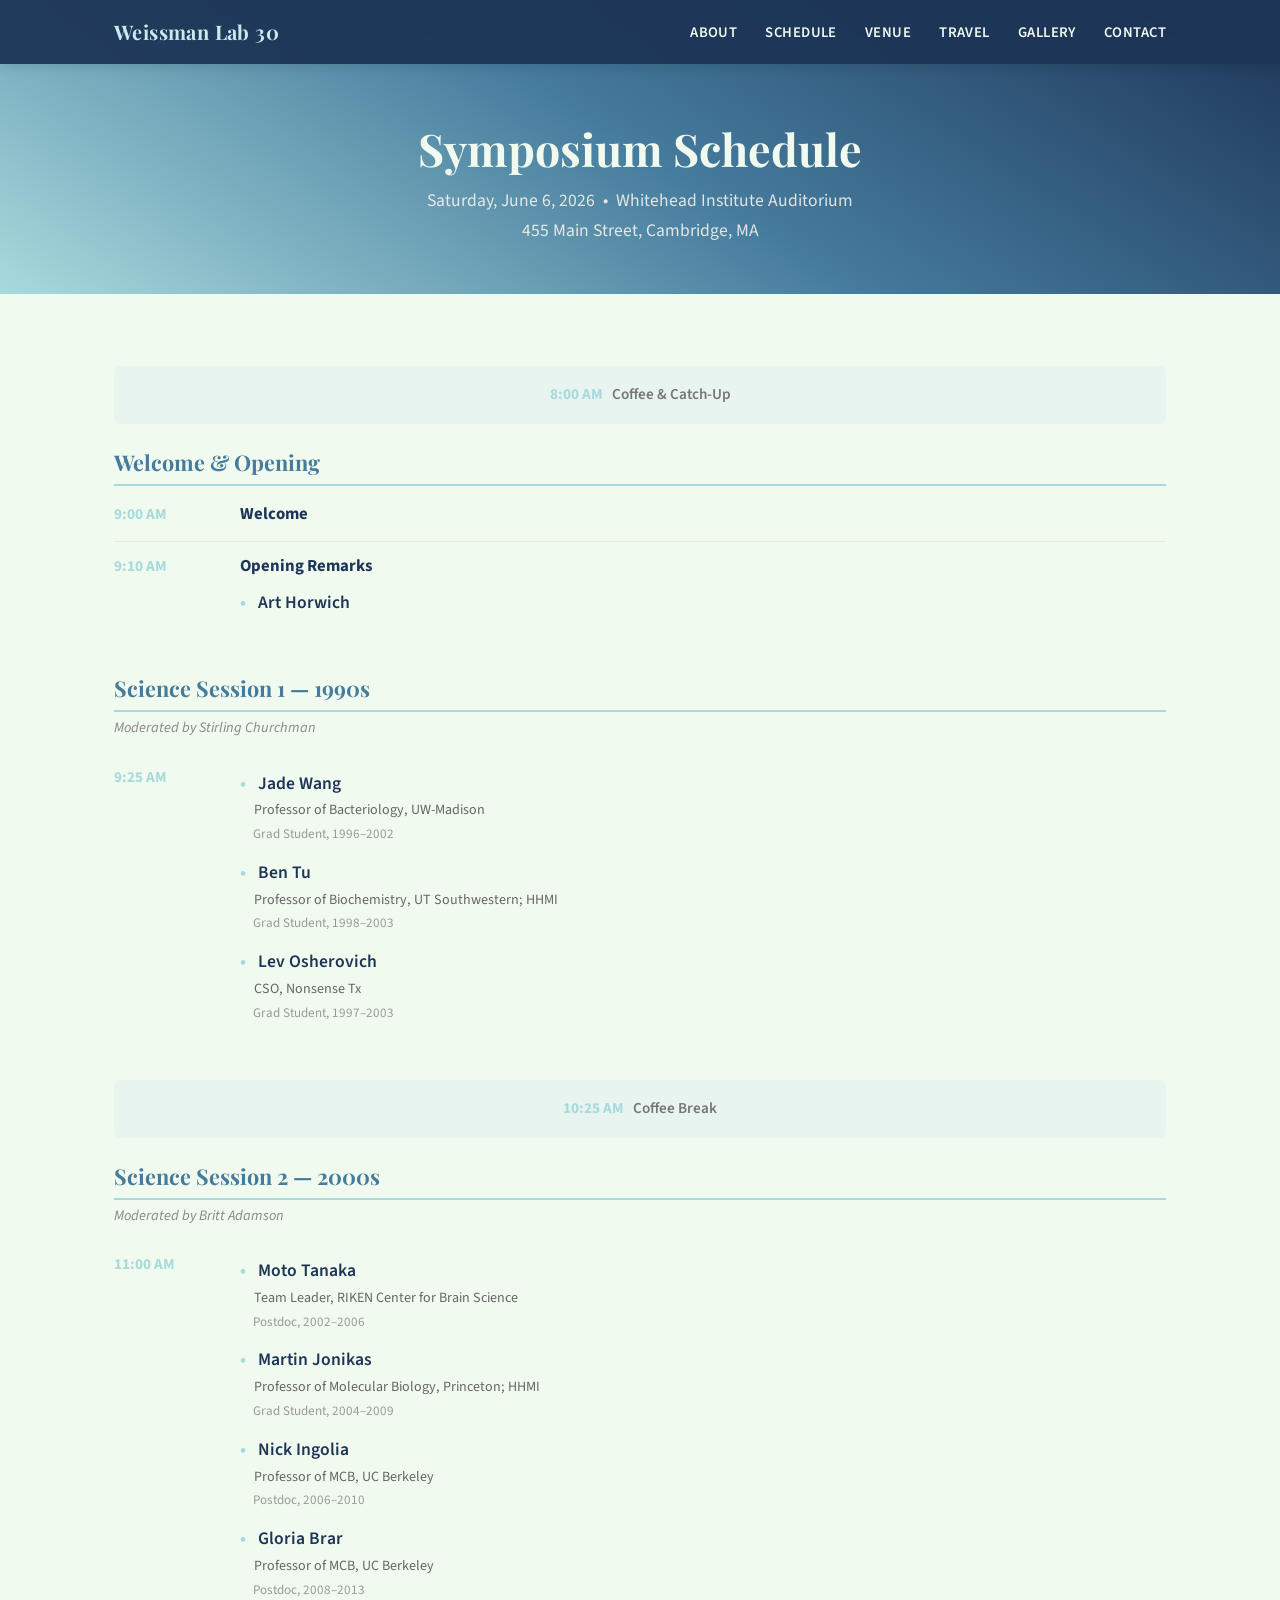
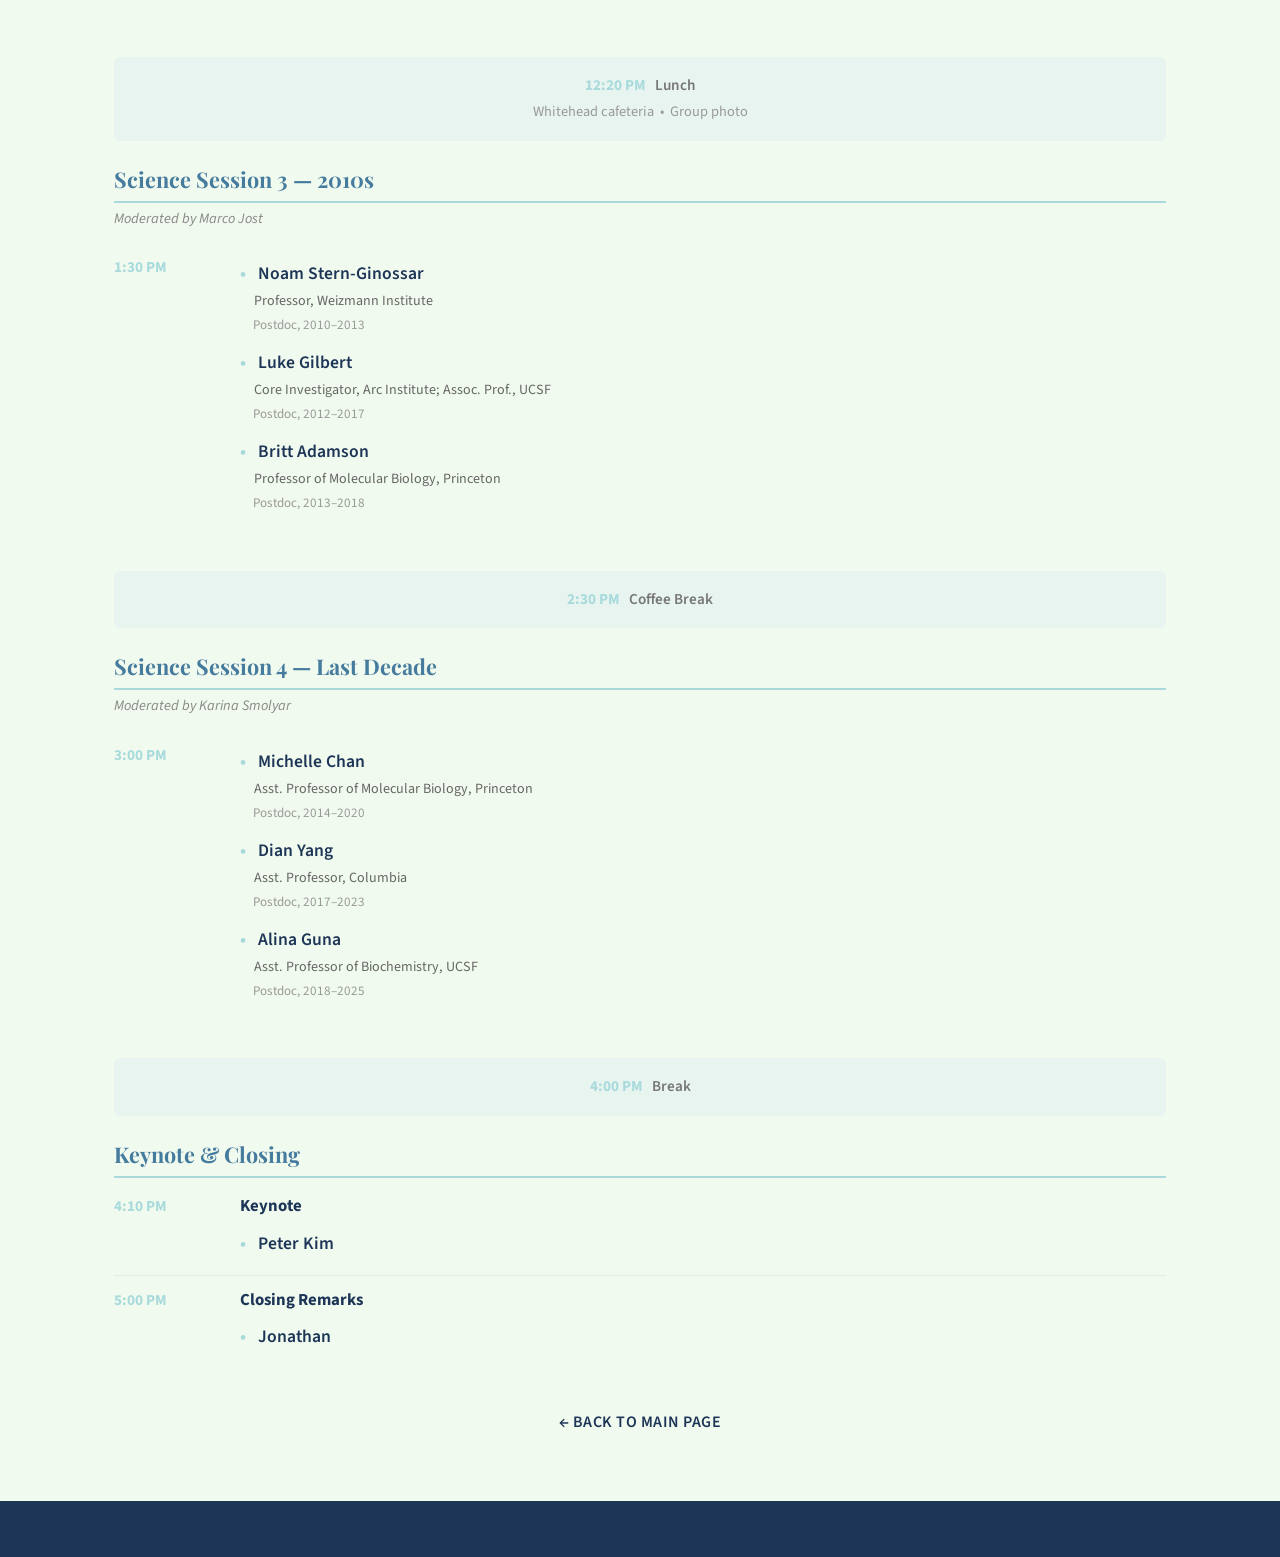
==== schedule.html @ cdd1c415 "Add dedicated symposium schedule page with speaker bios New schedule.html with the full Saturday pro" ====
<!DOCTYPE html>
<html lang="en">
<head>
  <meta charset="UTF-8">
  <meta name="viewport" content="width=device-width, initial-scale=1.0">
  <title>Symposium Schedule — Weissman Lab: 30 Years</title>
  <meta name="description" content="Full symposium schedule for the Weissman Lab 30th Anniversary, Saturday June 6, 2026 at the Whitehead Institute.">

  <!-- Google Fonts -->
  <link rel="preconnect" href="https://fonts.googleapis.com">
  <link rel="preconnect" href="https://fonts.gstatic.com" crossorigin>
  <link href="https://fonts.googleapis.com/css2?family=Playfair+Display:wght@400;700&family=Source+Sans+3:wght@300;400;600;700&display=swap" rel="stylesheet">

  <link rel="stylesheet" href="css/style.css">
  <style>
    /* Schedule page specific styles */
    .schedule-page-header {
      background: linear-gradient(213deg, #1D3557 0%, #457B9D 50%, #A8DADC 100%);
      padding: 120px 24px 48px;
      text-align: center;
    }

    .schedule-page-header h1 {
      font-size: 2.8rem;
      color: var(--cream);
      margin-bottom: 8px;
    }

    .schedule-page-header p {
      color: rgba(255, 248, 240, 0.85);
      font-size: 1.1rem;
    }

    .schedule-full {
      padding: 48px 0 64px;
    }

    .schedule-full .schedule-block {
      margin-bottom: 40px;
    }

    .schedule-full .schedule-block:last-child {
      margin-bottom: 0;
    }

    .schedule-block h3 {
      font-size: 1.35rem;
      color: var(--coral);
      margin-bottom: 4px;
      padding-bottom: 8px;
      border-bottom: 2px solid var(--gold);
    }

    .session-moderator {
      font-size: 0.9rem;
      color: #888;
      margin-bottom: 12px;
      font-style: italic;
    }

    .schedule-item {
      display: flex;
      gap: 16px;
      padding: 10px 0;
      border-bottom: 1px solid rgba(0,0,0,0.05);
    }

    .schedule-item:last-child {
      border-bottom: none;
    }

    .schedule-item .time {
      flex-shrink: 0;
      width: 110px;
      font-weight: 700;
      color: var(--gold);
      font-size: 0.95rem;
      padding-top: 2px;
    }

    .schedule-item .detail {
      flex: 1;
    }

    .schedule-item .detail strong {
      display: block;
      font-size: 1.05rem;
      margin-bottom: 2px;
    }

    .schedule-item .detail .speakers-list {
      color: var(--charcoal);
      font-size: 1.1rem;
      padding-left: 0;
      list-style: none;
    }

    .schedule-item .detail .speakers-list li {
      padding: 6px 0;
      font-weight: 600;
    }

    .schedule-item .detail .speakers-list li::before {
      content: "\2022";
      color: var(--gold);
      font-weight: bold;
      display: inline-block;
      width: 1em;
    }

    .speaker-title {
      display: block;
      font-weight: 400;
      font-size: 0.88rem;
      color: #666;
      margin-top: 1px;
      padding-left: 1em;
    }

    .speaker-lab-role {
      display: block;
      font-weight: 400;
      font-size: 0.82rem;
      color: #999;
      padding-left: 1em;
    }

    /* Break items: lighter, visually distinct */
    .schedule-break {
      text-align: center;
      padding: 16px 0;
      margin: 24px 0;
      background: var(--gray-light);
      border-radius: 6px;
      color: #888;
      font-size: 0.95rem;
    }

    .schedule-break .time {
      font-weight: 700;
      color: var(--gold);
    }

    .schedule-break .label {
      font-weight: 600;
      color: #777;
    }

    .schedule-break .sub {
      font-size: 0.9rem;
      color: #999;
    }

    .back-link {
      text-align: center;
      margin-top: 40px;
    }

    .back-link a {
      font-weight: 600;
      font-size: 1rem;
      text-transform: uppercase;
      letter-spacing: 0.03em;
    }

    @media (max-width: 650px) {
      .schedule-page-header h1 {
        font-size: 2rem;
      }

      .schedule-item {
        flex-direction: column;
        gap: 4px;
      }

      .schedule-item .time {
        width: auto;
      }
    }
  </style>
</head>
<body>

  <!-- Navigation -->
  <nav id="navbar">
    <div class="nav-container">
      <a href="index.html" class="nav-logo">Weissman Lab 30</a>
      <button class="nav-toggle" aria-label="Toggle navigation" aria-expanded="false">
        <span></span>
        <span></span>
        <span></span>
      </button>
      <ul class="nav-links">
        <li><a href="index.html#about">About</a></li>
        <li><a href="index.html#schedule">Schedule</a></li>
        <li><a href="index.html#venue">Venue</a></li>
        <li><a href="index.html#travel">Travel</a></li>
        <li><a href="index.html#gallery">Gallery</a></li>
        <li><a href="index.html#contact">Contact</a></li>
      </ul>
    </div>
  </nav>

  <!-- Header -->
  <div class="schedule-page-header">
    <h1>Symposium Schedule</h1>
    <p>Saturday, June 6, 2026 &nbsp;&bull;&nbsp; Whitehead Institute Auditorium</p>
    <p>455 Main Street, Cambridge, MA</p>
  </div>

  <!-- Full Schedule -->
  <section class="schedule-full">
    <div class="container">

      <!-- Coffee -->
      <div class="schedule-break">
        <span class="time">8:00 AM</span> &nbsp; <span class="label">Coffee &amp; Catch-Up</span>
      </div>

      <!-- Opening -->
      <div class="schedule-block">
        <h3>Welcome &amp; Opening</h3>
        <div class="schedule-item">
          <span class="time">9:00 AM</span>
          <div class="detail">
            <strong>Welcome</strong>
          </div>
        </div>
        <div class="schedule-item">
          <span class="time">9:10 AM</span>
          <div class="detail">
            <strong>Opening Remarks</strong>
            <ul class="speakers-list">
              <li>Art Horwich</li>
            </ul>
          </div>
        </div>
      </div>

      <!-- Session 1 -->
      <div class="schedule-block">
        <h3>Science Session 1 — 1990s</h3>
        <p class="session-moderator">Moderated by Stirling Churchman</p>
        <div class="schedule-item">
          <span class="time">9:25 AM</span>
          <div class="detail">
            <ul class="speakers-list">
              <li>Jade Wang<span class="speaker-title">Professor of Bacteriology, UW-Madison</span><span class="speaker-lab-role">Grad Student, 1996&ndash;2002</span></li>
              <li>Ben Tu<span class="speaker-title">Professor of Biochemistry, UT Southwestern; HHMI</span><span class="speaker-lab-role">Grad Student, 1998&ndash;2003</span></li>
              <li>Lev Osherovich<span class="speaker-title">CSO, Nonsense Tx</span><span class="speaker-lab-role">Grad Student, 1997&ndash;2003</span></li>
            </ul>
          </div>
        </div>
      </div>

      <div class="schedule-break">
        <span class="time">10:25 AM</span> &nbsp; <span class="label">Coffee Break</span>
      </div>

      <!-- Session 2 -->
      <div class="schedule-block">
        <h3>Science Session 2 — 2000s</h3>
        <p class="session-moderator">Moderated by Britt Adamson</p>
        <div class="schedule-item">
          <span class="time">11:00 AM</span>
          <div class="detail">
            <ul class="speakers-list">
              <li>Moto Tanaka<span class="speaker-title">Team Leader, RIKEN Center for Brain Science</span><span class="speaker-lab-role">Postdoc, 2002&ndash;2006</span></li>
              <li>Martin Jonikas<span class="speaker-title">Professor of Molecular Biology, Princeton; HHMI</span><span class="speaker-lab-role">Grad Student, 2004&ndash;2009</span></li>
              <li>Nick Ingolia<span class="speaker-title">Professor of MCB, UC Berkeley</span><span class="speaker-lab-role">Postdoc, 2006&ndash;2010</span></li>
              <li>Gloria Brar<span class="speaker-title">Professor of MCB, UC Berkeley</span><span class="speaker-lab-role">Postdoc, 2008&ndash;2013</span></li>
            </ul>
          </div>
        </div>
      </div>

      <div class="schedule-break">
        <span class="time">12:20 PM</span> &nbsp; <span class="label">Lunch</span>
        <br><span class="sub">Whitehead cafeteria &nbsp;&bull;&nbsp; Group photo</span>
      </div>

      <!-- Session 3 -->
      <div class="schedule-block">
        <h3>Science Session 3 — 2010s</h3>
        <p class="session-moderator">Moderated by Marco Jost</p>
        <div class="schedule-item">
          <span class="time">1:30 PM</span>
          <div class="detail">
            <ul class="speakers-list">
              <li>Noam Stern-Ginossar<span class="speaker-title">Professor, Weizmann Institute</span><span class="speaker-lab-role">Postdoc, 2010&ndash;2013</span></li>
              <li>Luke Gilbert<span class="speaker-title">Core Investigator, Arc Institute; Assoc. Prof., UCSF</span><span class="speaker-lab-role">Postdoc, 2012&ndash;2017</span></li>
              <li>Britt Adamson<span class="speaker-title">Professor of Molecular Biology, Princeton</span><span class="speaker-lab-role">Postdoc, 2013&ndash;2018</span></li>
            </ul>
          </div>
        </div>
      </div>

      <div class="schedule-break">
        <span class="time">2:30 PM</span> &nbsp; <span class="label">Coffee Break</span>
      </div>

      <!-- Session 4 -->
      <div class="schedule-block">
        <h3>Science Session 4 — Last Decade</h3>
        <p class="session-moderator">Moderated by Karina Smolyar</p>
        <div class="schedule-item">
          <span class="time">3:00 PM</span>
          <div class="detail">
            <ul class="speakers-list">
              <li>Michelle Chan<span class="speaker-title">Asst. Professor of Molecular Biology, Princeton</span><span class="speaker-lab-role">Postdoc, 2014&ndash;2020</span></li>
              <li>Dian Yang<span class="speaker-title">Asst. Professor, Columbia</span><span class="speaker-lab-role">Postdoc, 2017&ndash;2023</span></li>
              <li>Alina Guna<span class="speaker-title">Asst. Professor of Biochemistry, UCSF</span><span class="speaker-lab-role">Postdoc, 2018&ndash;2025</span></li>
            </ul>
          </div>
        </div>
      </div>

      <div class="schedule-break">
        <span class="time">4:00 PM</span> &nbsp; <span class="label">Break</span>
      </div>

      <!-- Keynote & Closing -->
      <div class="schedule-block">
        <h3>Keynote &amp; Closing</h3>
        <div class="schedule-item">
          <span class="time">4:10 PM</span>
          <div class="detail">
            <strong>Keynote</strong>
            <ul class="speakers-list">
              <li>Peter Kim</li>
            </ul>
          </div>
        </div>
        <div class="schedule-item">
          <span class="time">5:00 PM</span>
          <div class="detail">
            <strong>Closing Remarks</strong>
            <ul class="speakers-list">
              <li>Jonathan</li>
            </ul>
          </div>
        </div>
      </div>

      <div class="back-link">
        <a href="index.html#schedule">&larr; Back to main page</a>
      </div>

    </div>
  </section>

  <!-- Footer -->
  <footer>
    <div class="container">
    </div>
  </footer>

  <script src="js/main.js"></script>
</body>
</html>
---- css/style.css ----
/* ===========================
   Weissman Lab 30th Anniversary
   =========================== */

:root {
  --gold: #A8DADC;
  --burgundy: #457B9D;
  --cream: #F1FAEE;
  --charcoal: #1D3557;
  --gold-light: #c8eaec;
  --burgundy-dark: #345d77;
  --gray-light: #E8F4F0;
  --teal: #1D3557;
  --coral: #457B9D;
  --sunset: #A8DADC;
}

/* Reset */
*, *::before, *::after {
  margin: 0;
  padding: 0;
  box-sizing: border-box;
}

html {
  scroll-behavior: smooth;
  scroll-padding-top: 70px;
}

body {
  font-family: 'Source Sans 3', 'Source Sans Pro', sans-serif;
  color: var(--charcoal);
  background: var(--cream);
  line-height: 1.7;
  font-size: 17px;
}

h1, h2, h3, h4 {
  font-family: 'Playfair Display', Georgia, serif;
  line-height: 1.3;
}

a {
  color: var(--teal);
  text-decoration: none;
  transition: color 0.2s;
}

a:hover {
  color: var(--coral);
}

img {
  max-width: 100%;
  height: auto;
}

.container {
  max-width: 1100px;
  margin: 0 auto;
  padding: 0 24px;
}

section {
  padding: 64px 0;
}

section:nth-child(even) {
  background: var(--gray-light);
}

h2 {
  font-size: 2.4rem;
  margin-bottom: 12px;
  color: var(--coral);
  text-align: center;
}

h2::after {
  content: '';
  display: block;
  width: 60px;
  height: 3px;
  background: var(--gold);
  margin: 12px auto 40px;
  border-radius: 2px;
}

.section-note {
  text-align: center;
  color: #888;
  font-style: italic;
  margin-bottom: 30px;
}

/* ---- Navigation ---- */

#navbar {
  position: fixed;
  top: 0;
  left: 0;
  right: 0;
  z-index: 1000;
  background: rgba(29, 53, 87, 0.95);
  backdrop-filter: blur(8px);
  box-shadow: 0 2px 12px rgba(0,0,0,0.12);
}

.nav-container {
  max-width: 1100px;
  margin: 0 auto;
  padding: 0 24px;
  display: flex;
  align-items: center;
  justify-content: space-between;
  height: 64px;
}

.nav-logo {
  font-family: 'Playfair Display', serif;
  font-size: 1.25rem;
  color: var(--gold-light) !important;
  font-weight: 700;
  letter-spacing: 0.02em;
}

.nav-links {
  list-style: none;
  display: flex;
  gap: 28px;
}

.nav-links a {
  color: var(--cream);
  font-size: 0.92rem;
  font-weight: 600;
  letter-spacing: 0.03em;
  text-transform: uppercase;
  padding: 4px 0;
  border-bottom: 2px solid transparent;
  transition: border-color 0.2s, color 0.2s;
}

.nav-links a:hover,
.nav-links a.active {
  color: var(--gold);
  border-bottom-color: var(--gold);
}

/* Nav toggle (mobile) */
.nav-toggle {
  display: none;
  flex-direction: column;
  gap: 5px;
  background: none;
  border: none;
  cursor: pointer;
  padding: 4px;
}

.nav-toggle span {
  display: block;
  width: 26px;
  height: 2px;
  background: var(--cream);
  border-radius: 2px;
  transition: transform 0.3s, opacity 0.3s;
}

.nav-toggle.open span:nth-child(1) {
  transform: translateY(7px) rotate(45deg);
}

.nav-toggle.open span:nth-child(2) {
  opacity: 0;
}

.nav-toggle.open span:nth-child(3) {
  transform: translateY(-7px) rotate(-45deg);
}

/* ---- Hero ---- */

#hero {
  position: relative;
  min-height: 60vh;
  display: flex;
  align-items: center;
  justify-content: center;
  text-align: center;
  background: linear-gradient(213deg, #1D3557 0%, #457B9D 35%, #A8DADC 70%, #06D6A0 100%);
  padding: 120px 24px 80px;
  overflow: hidden;
}

.hero-overlay {
  position: absolute;
  inset: 0;
  background:
    radial-gradient(ellipse at 20% 50%, rgba(247, 201, 72, 0.2) 0%, transparent 60%),
    radial-gradient(ellipse at 80% 80%, rgba(42, 157, 143, 0.15) 0%, transparent 50%);
  pointer-events: none;
}

.hero-content {
  position: relative;
  z-index: 1;
}

#hero h1 {
  font-size: 4.7rem;
  color: var(--cream);
  margin-bottom: 16px;
  letter-spacing: 0.02em;
}

.hero-subtitle {
  font-size: 1.5rem;
  color: #FFFDE7;
  font-weight: 300;
  margin-bottom: 8px;
}

.hero-date {
  font-size: 1.15rem;
  color: rgba(255, 248, 240, 0.8);
  margin-bottom: 36px;
  letter-spacing: 0.05em;
}

.btn {
  display: inline-block;
  padding: 14px 36px;
  background: white;
  color: var(--charcoal);
  font-weight: 700;
  font-size: 1rem;
  border-radius: 4px;
  letter-spacing: 0.04em;
  text-transform: uppercase;
  transition: background 0.2s, transform 0.15s, box-shadow 0.2s;
  box-shadow: 0 4px 16px rgba(0,0,0,0.15);
}

.btn:hover {
  background: var(--gold-light);
  color: var(--charcoal);
  transform: translateY(-1px);
  box-shadow: 0 6px 20px rgba(0,0,0,0.2);
}

/* ---- About ---- */

.about-grid {
  display: grid;
  grid-template-columns: 280px 1fr;
  gap: 48px;
  align-items: start;
}

.about-photo img {
  border-radius: 8px;
  box-shadow: 0 8px 30px rgba(0,0,0,0.12);
  width: 220px;
}

.figure-caption {
  font-style: italic;
  font-size: 0.85rem;
  color: #777;
  margin-top: 10px;
  line-height: 1.4;
  max-width: 220px;
}

.about-text p {
  margin-bottom: 16px;
}

.about-text h3 {
  font-size: 1.4rem;
  color: var(--coral);
  margin: 28px 0 12px;
}

.about-centered {
  display: flex;
  justify-content: center;
  gap: 48px;
  align-items: start;
}

.milestones-heading {
  text-align: left;
  font-size: 1.4rem;
  color: var(--coral);
  margin-bottom: 16px;
  text-align: center;
}

.milestones {
  list-style: none;
  border-left: 3px solid var(--gold);
  padding-left: 20px;
  max-width: 500px;
}

.milestones li {
  margin-bottom: 10px;
  position: relative;
}

.milestones li::before {
  content: '';
  position: absolute;
  left: -26px;
  top: 10px;
  width: 10px;
  height: 10px;
  background: var(--gold);
  border-radius: 50%;
}

/* ---- Schedule ---- */

.schedule-grid {
  display: grid;
  grid-template-columns: 1fr 1fr;
  gap: 40px;
}

.schedule-day h3 {
  font-size: 1.5rem;
  color: var(--coral);
  margin-bottom: 20px;
  padding-bottom: 10px;
  border-bottom: 2px solid var(--gold);
}

.schedule-event {
  display: flex;
  gap: 16px;
  margin-bottom: 24px;
}

.event-time {
  flex-shrink: 0;
  width: 140px;
  font-weight: 700;
  color: var(--gold);
  font-size: 0.95rem;
  padding-top: 2px;
}

.event-details strong {
  display: block;
  font-size: 1.1rem;
  margin-bottom: 4px;
}

.event-details p {
  color: #555;
  font-size: 0.95rem;
}

/* ---- Speakers ---- */

.speakers-grid {
  display: grid;
  grid-template-columns: repeat(3, 1fr);
  gap: 28px;
}

.speaker-card {
  background: white;
  border-radius: 8px;
  padding: 28px 20px;
  text-align: center;
  box-shadow: 0 2px 12px rgba(0,0,0,0.06);
  transition: transform 0.2s, box-shadow 0.2s;
}

.speaker-card:hover {
  transform: translateY(-3px);
  box-shadow: 0 6px 20px rgba(0,0,0,0.1);
}

.speaker-photo-placeholder {
  width: 100px;
  height: 100px;
  border-radius: 50%;
  background: linear-gradient(135deg, var(--gray-light), #ddd);
  margin: 0 auto 16px;
  display: flex;
  align-items: center;
  justify-content: center;
}

.speaker-card h4 {
  font-size: 1.15rem;
  color: var(--charcoal);
  margin-bottom: 4px;
}

.speaker-affiliation {
  color: var(--teal);
  font-size: 0.9rem;
  font-weight: 600;
  margin-bottom: 6px;
}

.speaker-talk {
  color: #888;
  font-size: 0.88rem;
  font-style: italic;
}

.placeholder-card {
  opacity: 0.6;
  border: 2px dashed #ccc;
  box-shadow: none;
}

/* ---- Venue ---- */

.venue-grid {
  display: grid;
  grid-template-columns: 1fr 1fr;
  gap: 40px;
  align-items: start;
}

.venue-info h3 {
  font-size: 1.3rem;
  color: var(--coral);
  margin: 24px 0 8px;
}

.venue-info h3:first-child {
  margin-top: 0;
}

.venue-address {
  font-weight: 600;
  color: var(--teal);
  margin-bottom: 10px;
}

.hotel-list {
  list-style: none;
  padding: 0;
}

.hotel-list li {
  padding: 6px 0;
  border-bottom: 1px solid rgba(0,0,0,0.06);
}

.venue-map iframe {
  border-radius: 8px;
  box-shadow: 0 4px 16px rgba(0,0,0,0.1);
}

/* ---- Travel ---- */

#travel h3 {
  font-size: 1.3rem;
  color: var(--coral);
  margin: 24px 0 8px;
}

#travel h3:first-of-type {
  margin-top: 0;
}

#travel .hotel-list {
  max-width: 700px;
  margin: 0 auto;
}

#travel .hotel-list li {
  padding: 10px 0;
}

#travel .section-note {
  margin-top: 24px;
}

/* ---- Gallery ---- */

.gallery-cta {
  text-align: center;
  margin-top: 32px;
}

.btn-gallery {
  font-size: 1.1rem;
  padding: 16px 44px;
}

/* ---- Lightbox ---- */

.lightbox {
  display: none;
  position: fixed;
  inset: 0;
  z-index: 2000;
  background: rgba(0, 0, 0, 0.92);
  align-items: center;
  justify-content: center;
}

.lightbox.active {
  display: flex;
}

.lightbox-img {
  max-width: 90vw;
  max-height: 85vh;
  border-radius: 4px;
  box-shadow: 0 0 40px rgba(0,0,0,0.5);
}

.lightbox-close {
  position: absolute;
  top: 20px;
  right: 28px;
  background: none;
  border: none;
  color: white;
  font-size: 2.5rem;
  cursor: pointer;
  line-height: 1;
  transition: color 0.2s;
}

.lightbox-close:hover {
  color: var(--gold);
}

.lightbox-prev,
.lightbox-next {
  position: absolute;
  top: 50%;
  transform: translateY(-50%);
  background: none;
  border: none;
  color: white;
  font-size: 3rem;
  cursor: pointer;
  padding: 8px 16px;
  transition: color 0.2s;
}

.lightbox-prev { left: 16px; }
.lightbox-next { right: 16px; }

.lightbox-prev:hover,
.lightbox-next:hover {
  color: var(--gold);
}

/* ---- Contact ---- */

.organizers-grid {
  display: grid;
  grid-template-columns: repeat(auto-fit, minmax(260px, 1fr));
  gap: 24px;
  margin-top: 30px;
}

.organizer-card {
  background: white;
  border-radius: 8px;
  padding: 24px;
  text-align: center;
  box-shadow: 0 2px 12px rgba(0,0,0,0.06);
}

.organizer-card h4 {
  color: var(--coral);
  margin-bottom: 6px;
}

.contact-email {
  text-align: center;
  margin-top: 32px;
  font-size: 1.1rem;
}

.contact-email a {
  font-weight: 600;
}

.draft-note {
  margin-top: 20px;
  font-size: 0.85rem;
  color: #999;
  font-style: italic;
}

/* ---- Footer ---- */

footer {
  background: var(--charcoal);
  color: rgba(255, 248, 240, 0.6);
  text-align: center;
  padding: 28px 24px;
  font-size: 0.9rem;
}

.footer-credit {
  margin-top: 8px;
  font-size: 0.8rem;
  opacity: 0.6;
}

.footer-credit a {
  color: rgba(255, 248, 240, 0.8);
}

.footer-credit a:hover {
  color: var(--gold-light);
}

/* ---- Responsive ---- */

@media (max-width: 900px) {
  .about-grid {
    grid-template-columns: 1fr;
    text-align: center;
  }

  .about-photo {
    display: flex;
    justify-content: center;
  }

  .about-photo img {
    max-width: 220px;
  }

  .milestones {
    text-align: left;
  }

  .schedule-grid {
    grid-template-columns: 1fr;
  }

  .speakers-grid {
    grid-template-columns: repeat(2, 1fr);
  }

  .venue-grid {
    grid-template-columns: 1fr;
  }

  .venue-map {
    order: -1;
  }
}

@media (max-width: 650px) {
  #hero h1 {
    font-size: 2.4rem;
  }

  .hero-subtitle {
    font-size: 1.15rem;
  }

  h2 {
    font-size: 1.8rem;
  }

  section {
    padding: 56px 0;
  }

  .nav-toggle {
    display: flex;
  }

  .nav-links {
    display: none;
    position: absolute;
    top: 64px;
    left: 0;
    right: 0;
    background: rgba(29, 53, 87, 0.98);
    flex-direction: column;
    gap: 0;
    padding: 8px 0;
  }

  .nav-links.open {
    display: flex;
  }

  .nav-links a {
    display: block;
    padding: 14px 24px;
    border-bottom: none;
  }

  .speakers-grid {
    grid-template-columns: 1fr;
  }

  .gallery-grid {
    grid-template-columns: repeat(2, 1fr);
  }

  .schedule-event {
    flex-direction: column;
    gap: 4px;
  }

  .event-time {
    width: auto;
  }
}
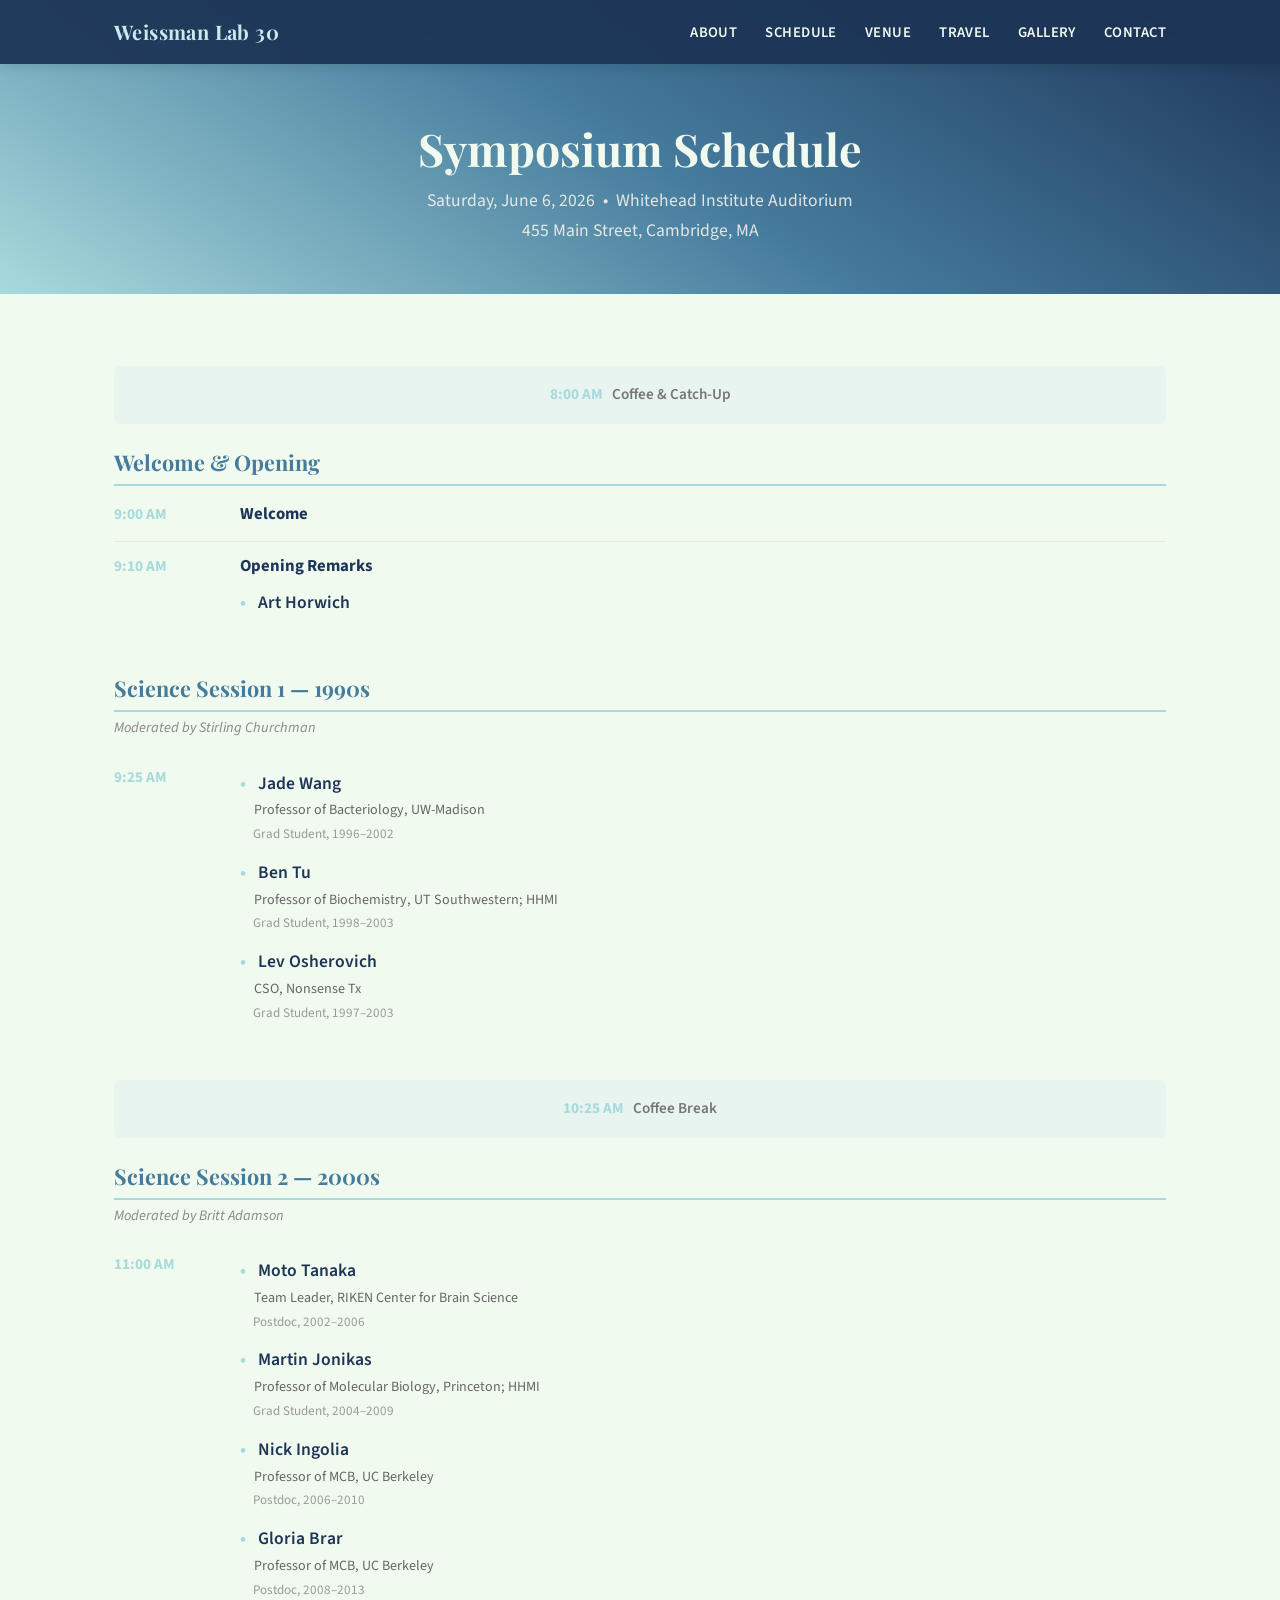
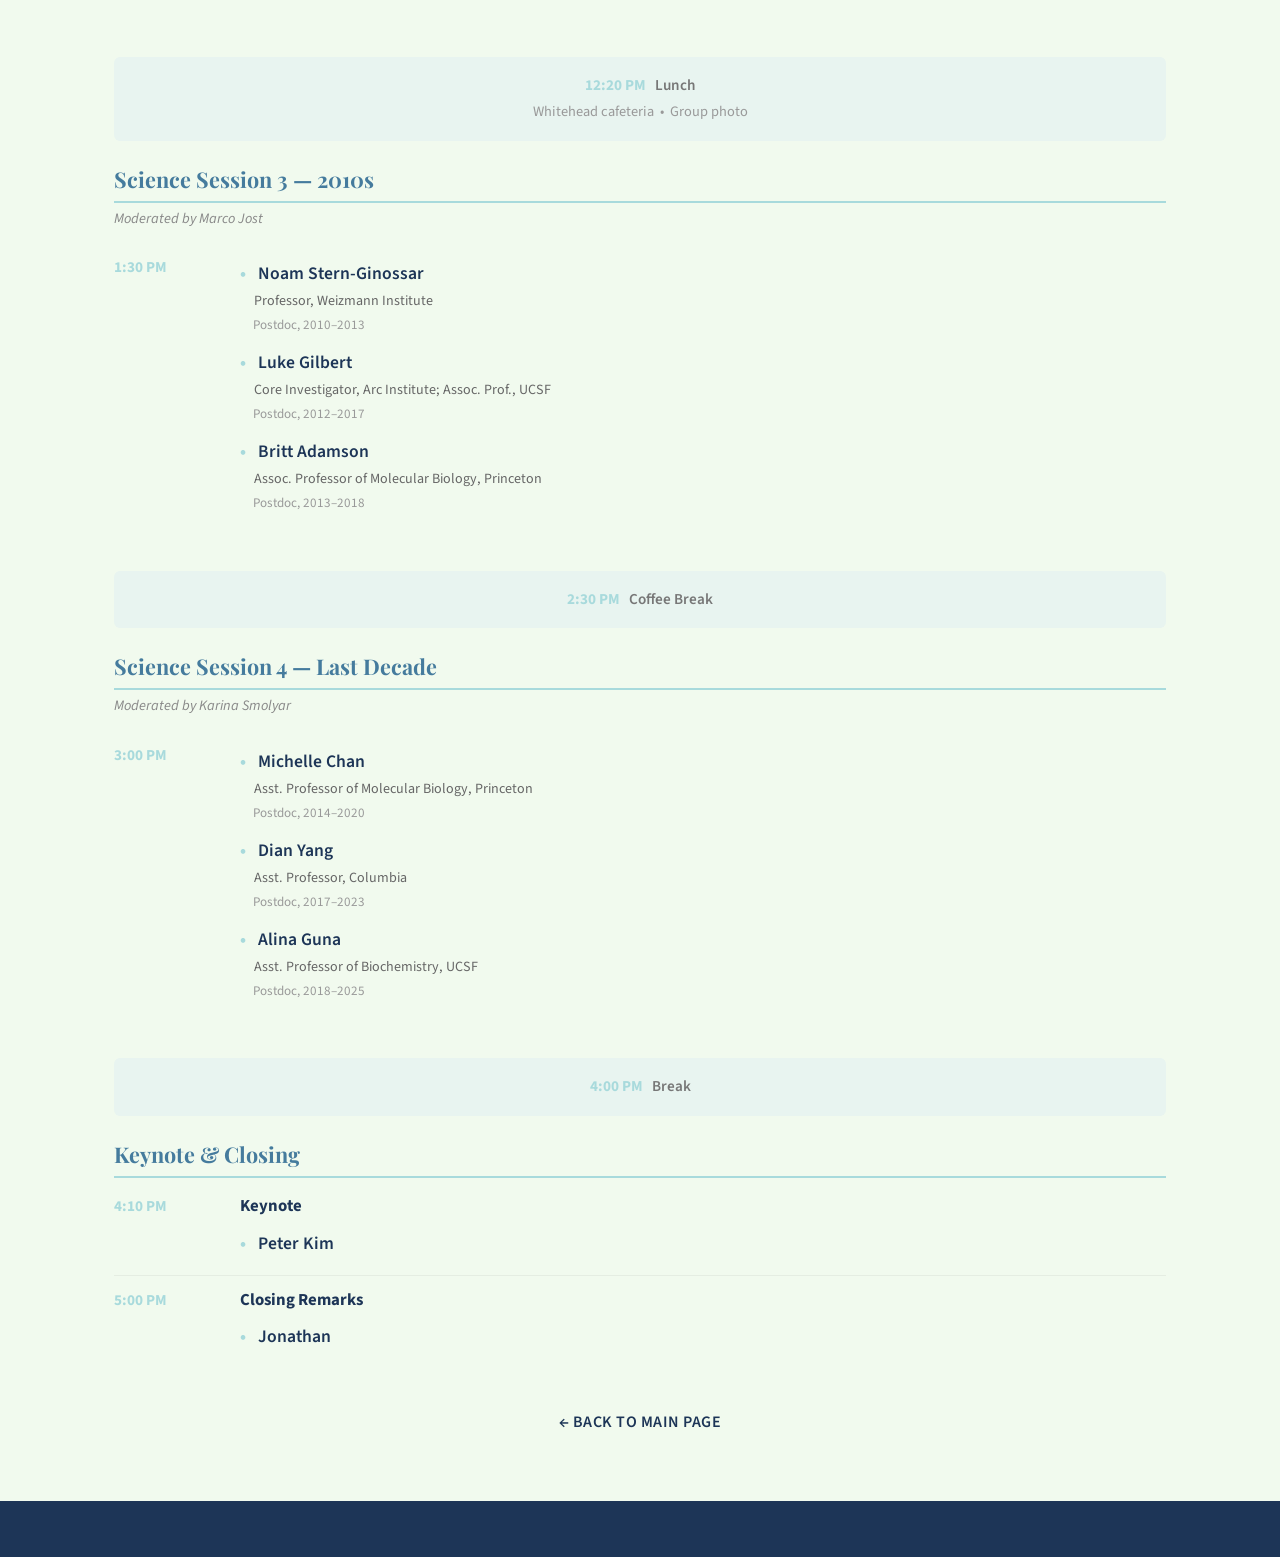
==== commit 280bef28: "Update Britt Adamson title to Assoc. Professor Co-Authored-By: Claude Opus 4.6 (1M context) <noreply" ====
--- a/schedule.html
+++ b/schedule.html
@@ -289,7 +289,7 @@
             <ul class="speakers-list">
               <li>Noam Stern-Ginossar<span class="speaker-title">Professor, Weizmann Institute</span><span class="speaker-lab-role">Postdoc, 2010&ndash;2013</span></li>
               <li>Luke Gilbert<span class="speaker-title">Core Investigator, Arc Institute; Assoc. Prof., UCSF</span><span class="speaker-lab-role">Postdoc, 2012&ndash;2017</span></li>
-              <li>Britt Adamson<span class="speaker-title">Professor of Molecular Biology, Princeton</span><span class="speaker-lab-role">Postdoc, 2013&ndash;2018</span></li>
+              <li>Britt Adamson<span class="speaker-title">Assoc. Professor of Molecular Biology, Princeton</span><span class="speaker-lab-role">Postdoc, 2013&ndash;2018</span></li>
             </ul>
           </div>
         </div>
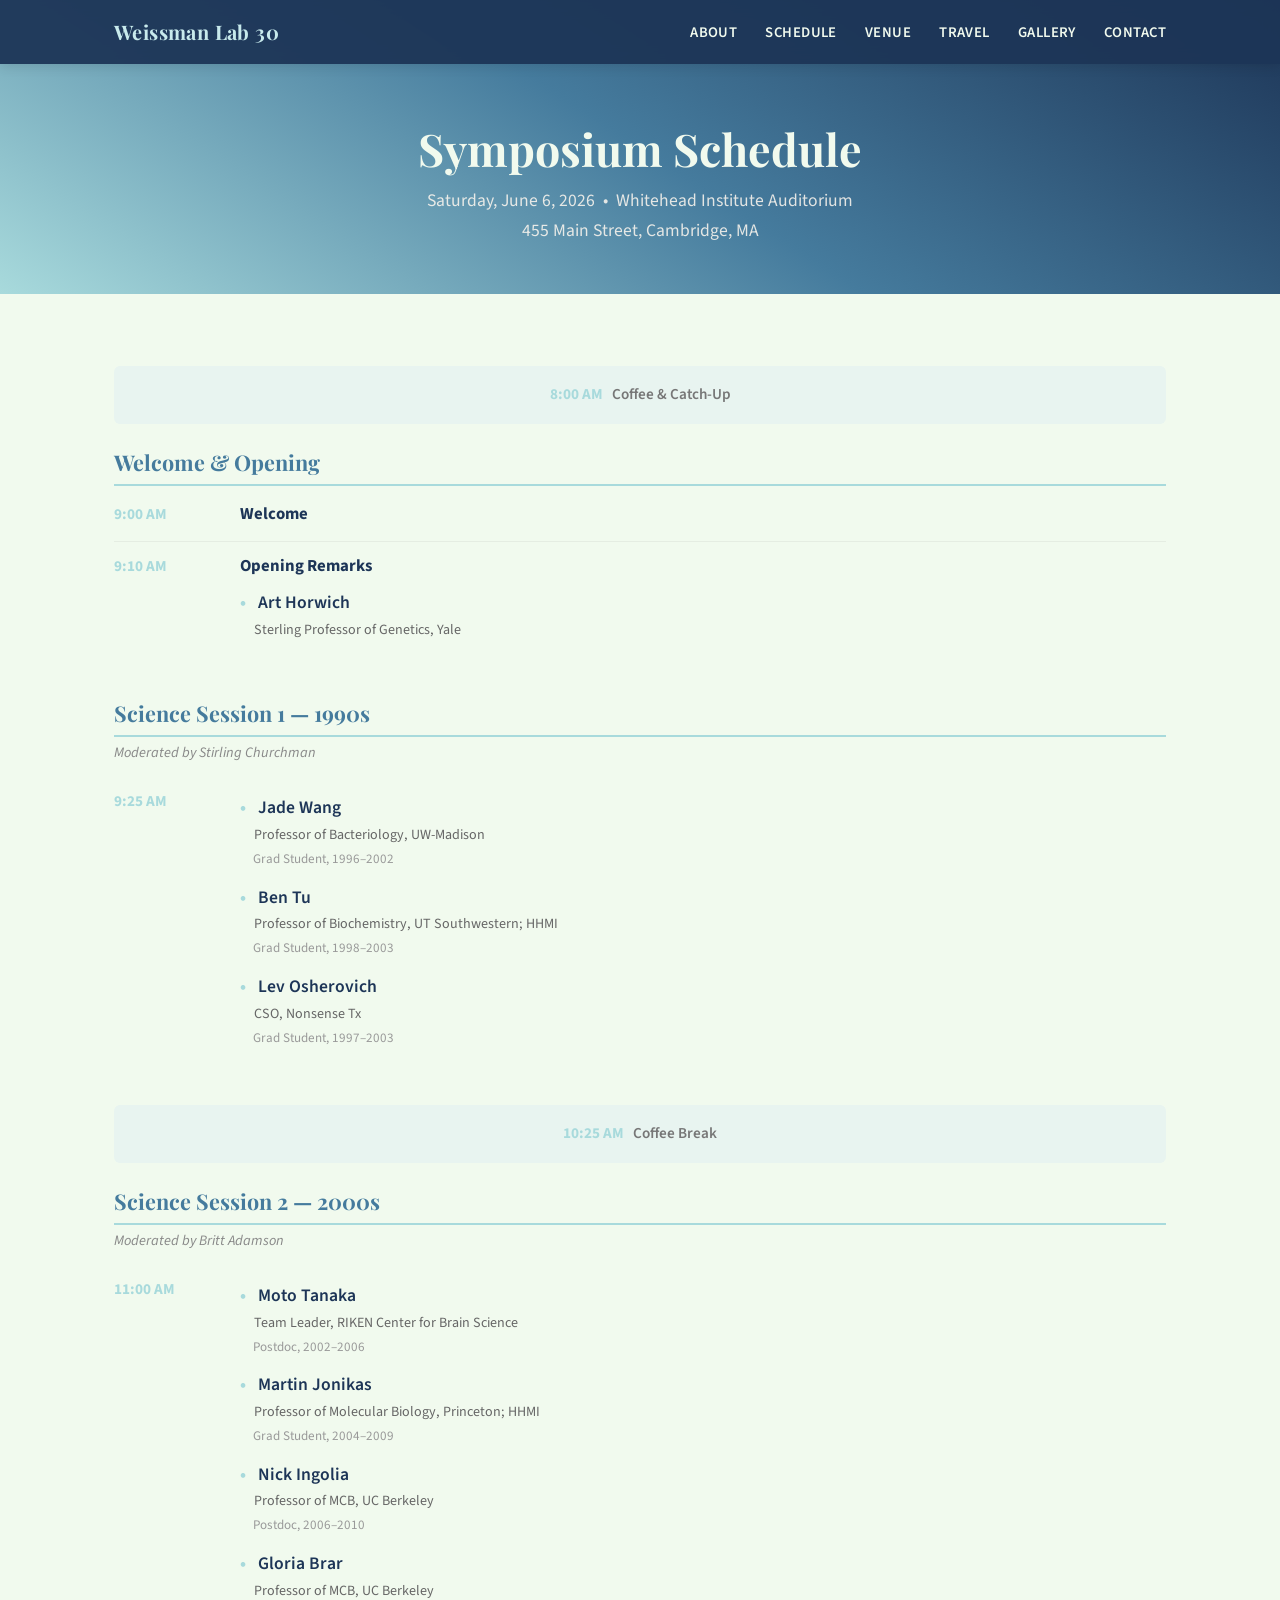
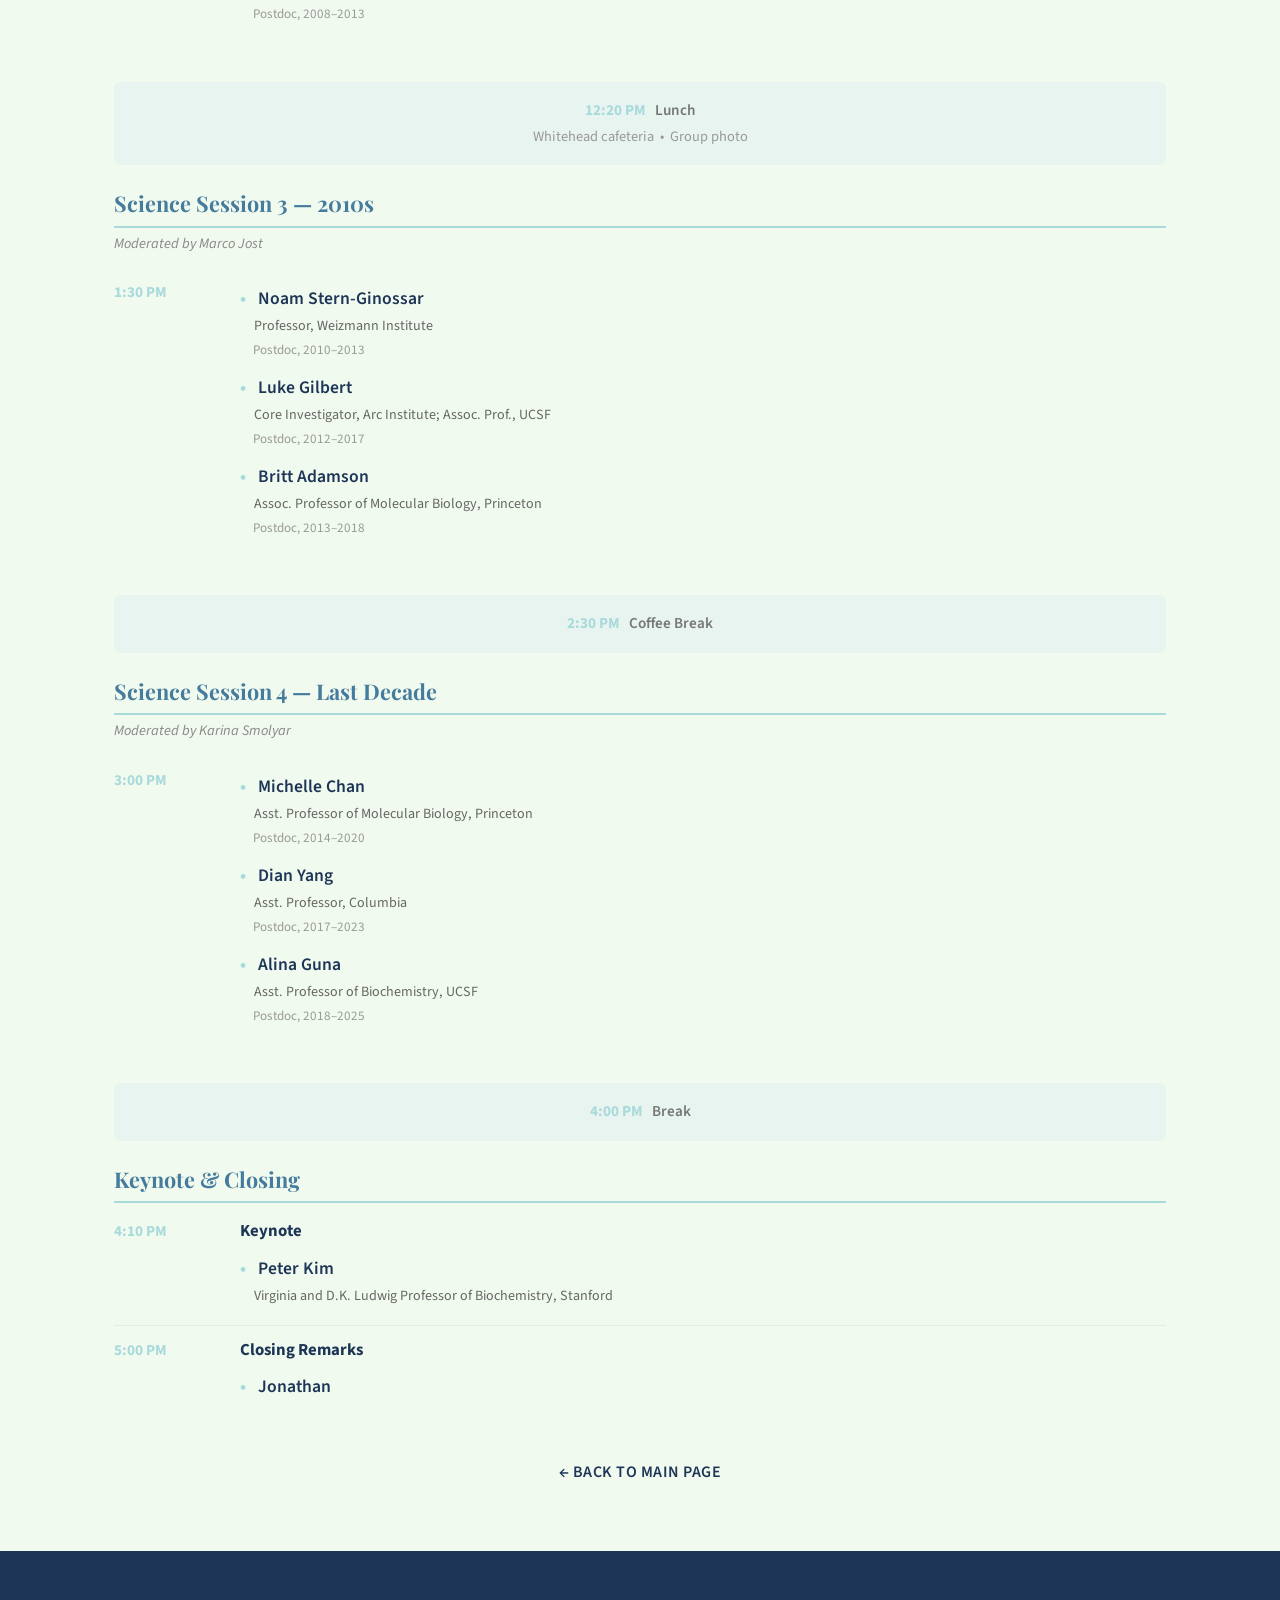
==== commit 2f704b20: "Add titles for Art Horwich and Peter Kim Co-Authored-By: Claude Opus 4.7 (1M context) <noreply@anthr" ====
--- a/schedule.html
+++ b/schedule.html
@@ -231,7 +231,7 @@
           <div class="detail">
             <strong>Opening Remarks</strong>
             <ul class="speakers-list">
-              <li>Art Horwich</li>
+              <li>Art Horwich<span class="speaker-title">Sterling Professor of Genetics, Yale</span></li>
             </ul>
           </div>
         </div>
@@ -327,7 +327,7 @@
           <div class="detail">
             <strong>Keynote</strong>
             <ul class="speakers-list">
-              <li>Peter Kim</li>
+              <li>Peter Kim<span class="speaker-title">Virginia and D.K. Ludwig Professor of Biochemistry, Stanford</span></li>
             </ul>
           </div>
         </div>
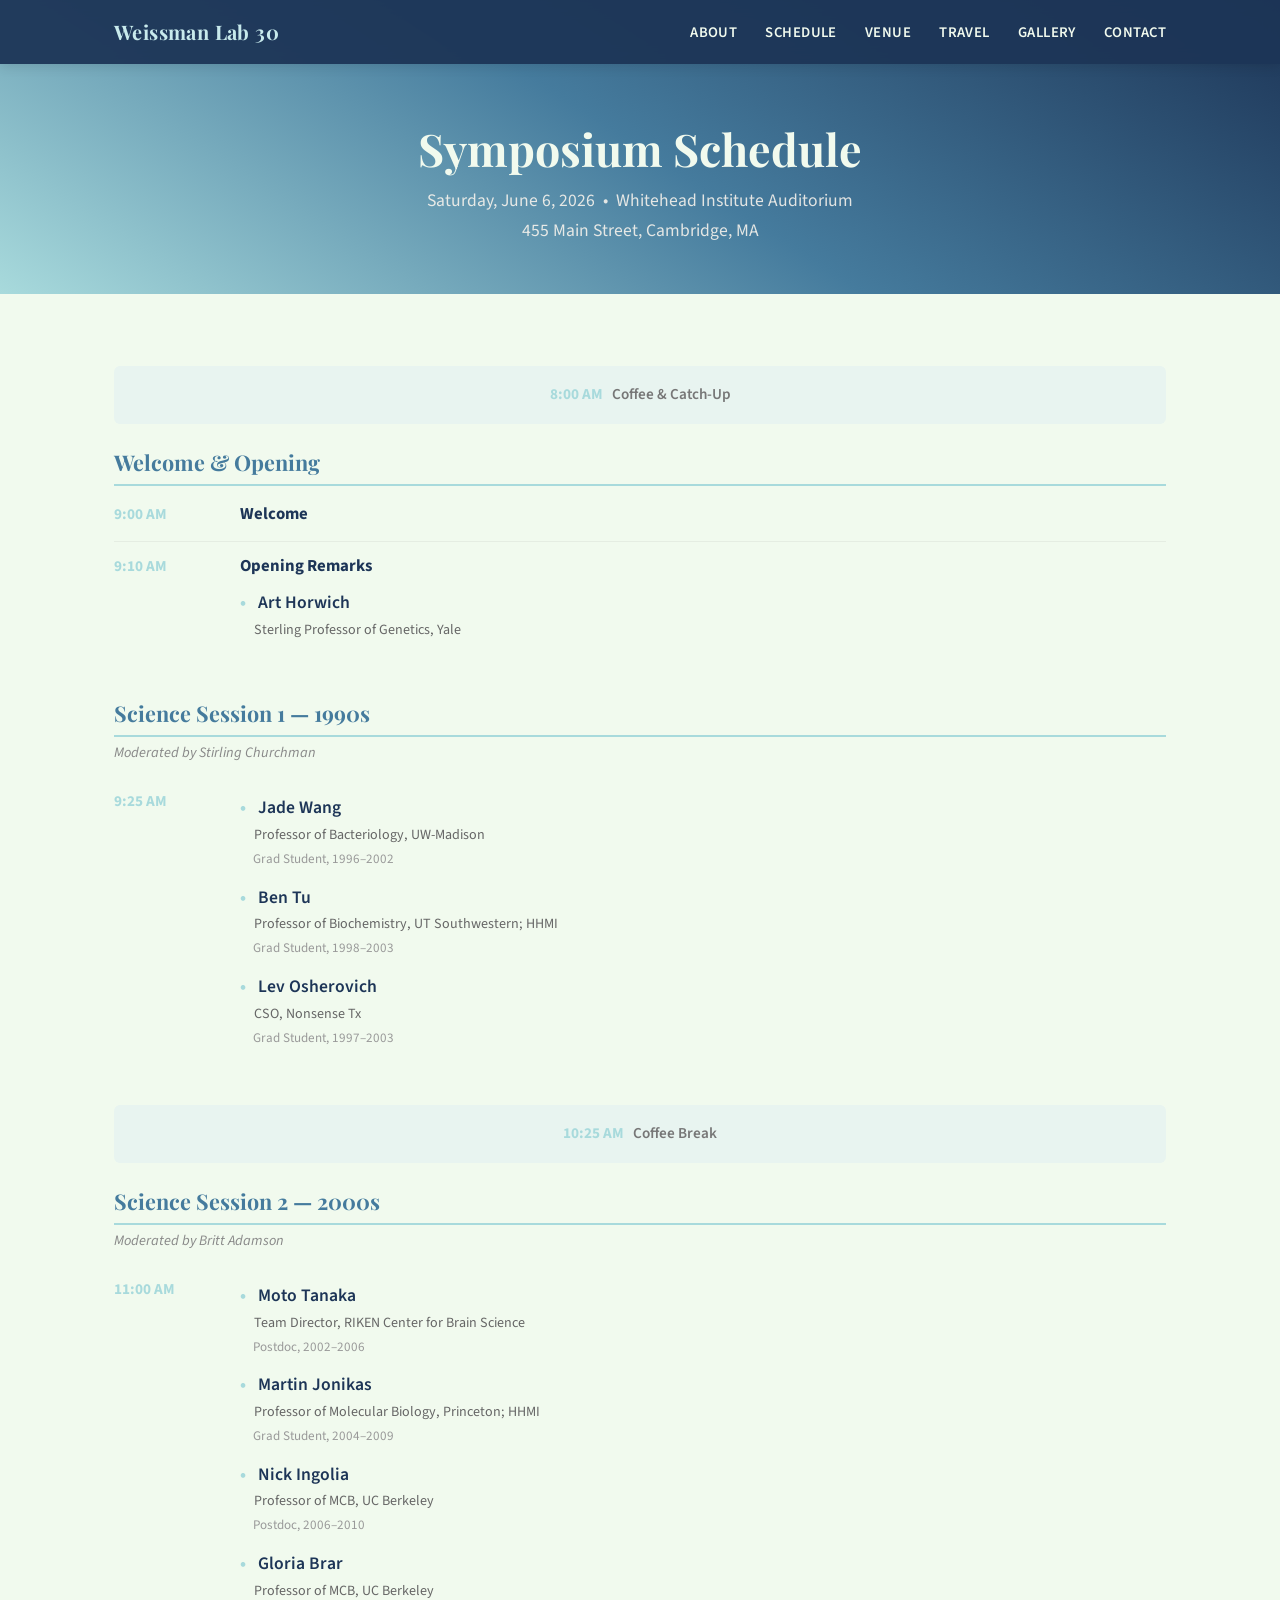
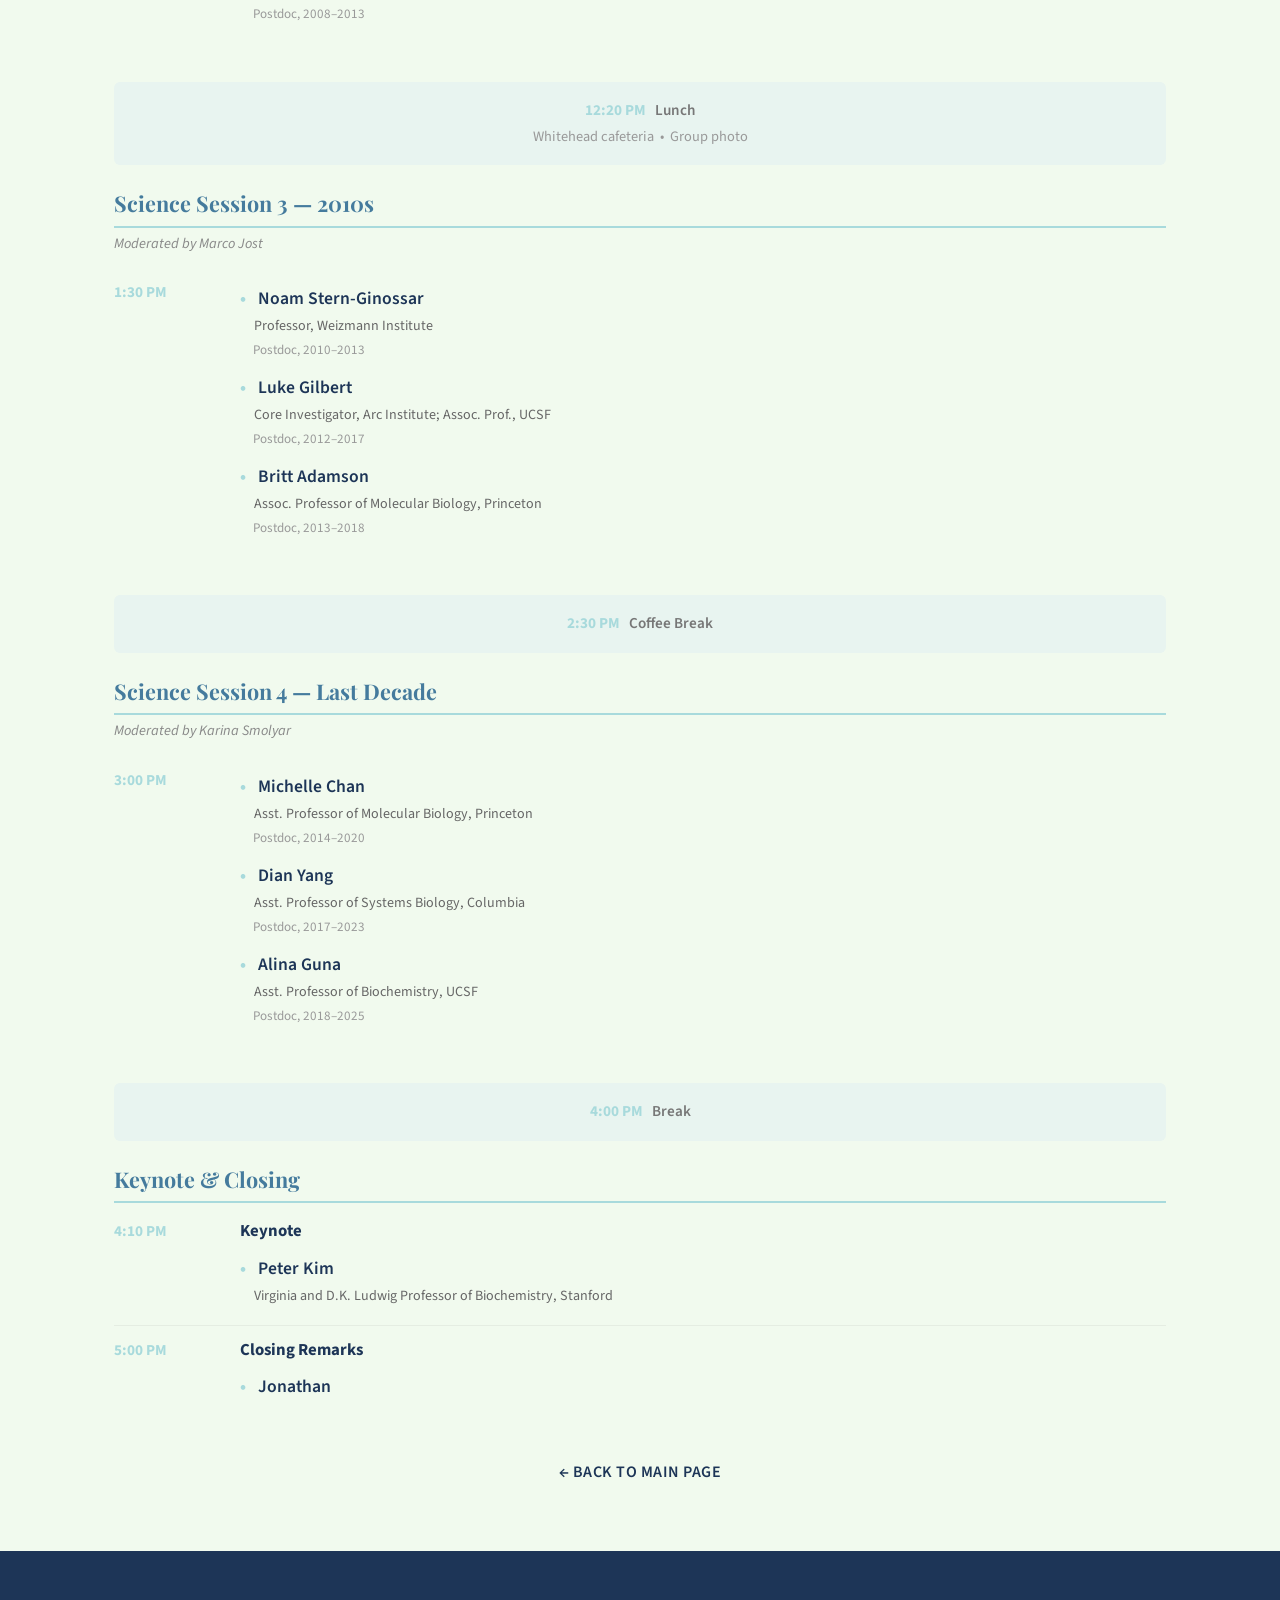
==== commit bdc332e7: "Apply speaker title corrections for Moto Tanaka and Dian Yang Co-Authored-By: Claude Opus 4.7 (1M co" ====
--- a/schedule.html
+++ b/schedule.html
@@ -265,7 +265,7 @@
           <span class="time">11:00 AM</span>
           <div class="detail">
             <ul class="speakers-list">
-              <li>Moto Tanaka<span class="speaker-title">Team Leader, RIKEN Center for Brain Science</span><span class="speaker-lab-role">Postdoc, 2002&ndash;2006</span></li>
+              <li>Moto Tanaka<span class="speaker-title">Team Director, RIKEN Center for Brain Science</span><span class="speaker-lab-role">Postdoc, 2002&ndash;2006</span></li>
               <li>Martin Jonikas<span class="speaker-title">Professor of Molecular Biology, Princeton; HHMI</span><span class="speaker-lab-role">Grad Student, 2004&ndash;2009</span></li>
               <li>Nick Ingolia<span class="speaker-title">Professor of MCB, UC Berkeley</span><span class="speaker-lab-role">Postdoc, 2006&ndash;2010</span></li>
               <li>Gloria Brar<span class="speaker-title">Professor of MCB, UC Berkeley</span><span class="speaker-lab-role">Postdoc, 2008&ndash;2013</span></li>
@@ -308,7 +308,7 @@
           <div class="detail">
             <ul class="speakers-list">
               <li>Michelle Chan<span class="speaker-title">Asst. Professor of Molecular Biology, Princeton</span><span class="speaker-lab-role">Postdoc, 2014&ndash;2020</span></li>
-              <li>Dian Yang<span class="speaker-title">Asst. Professor, Columbia</span><span class="speaker-lab-role">Postdoc, 2017&ndash;2023</span></li>
+              <li>Dian Yang<span class="speaker-title">Asst. Professor of Systems Biology, Columbia</span><span class="speaker-lab-role">Postdoc, 2017&ndash;2023</span></li>
               <li>Alina Guna<span class="speaker-title">Asst. Professor of Biochemistry, UCSF</span><span class="speaker-lab-role">Postdoc, 2018&ndash;2025</span></li>
             </ul>
           </div>
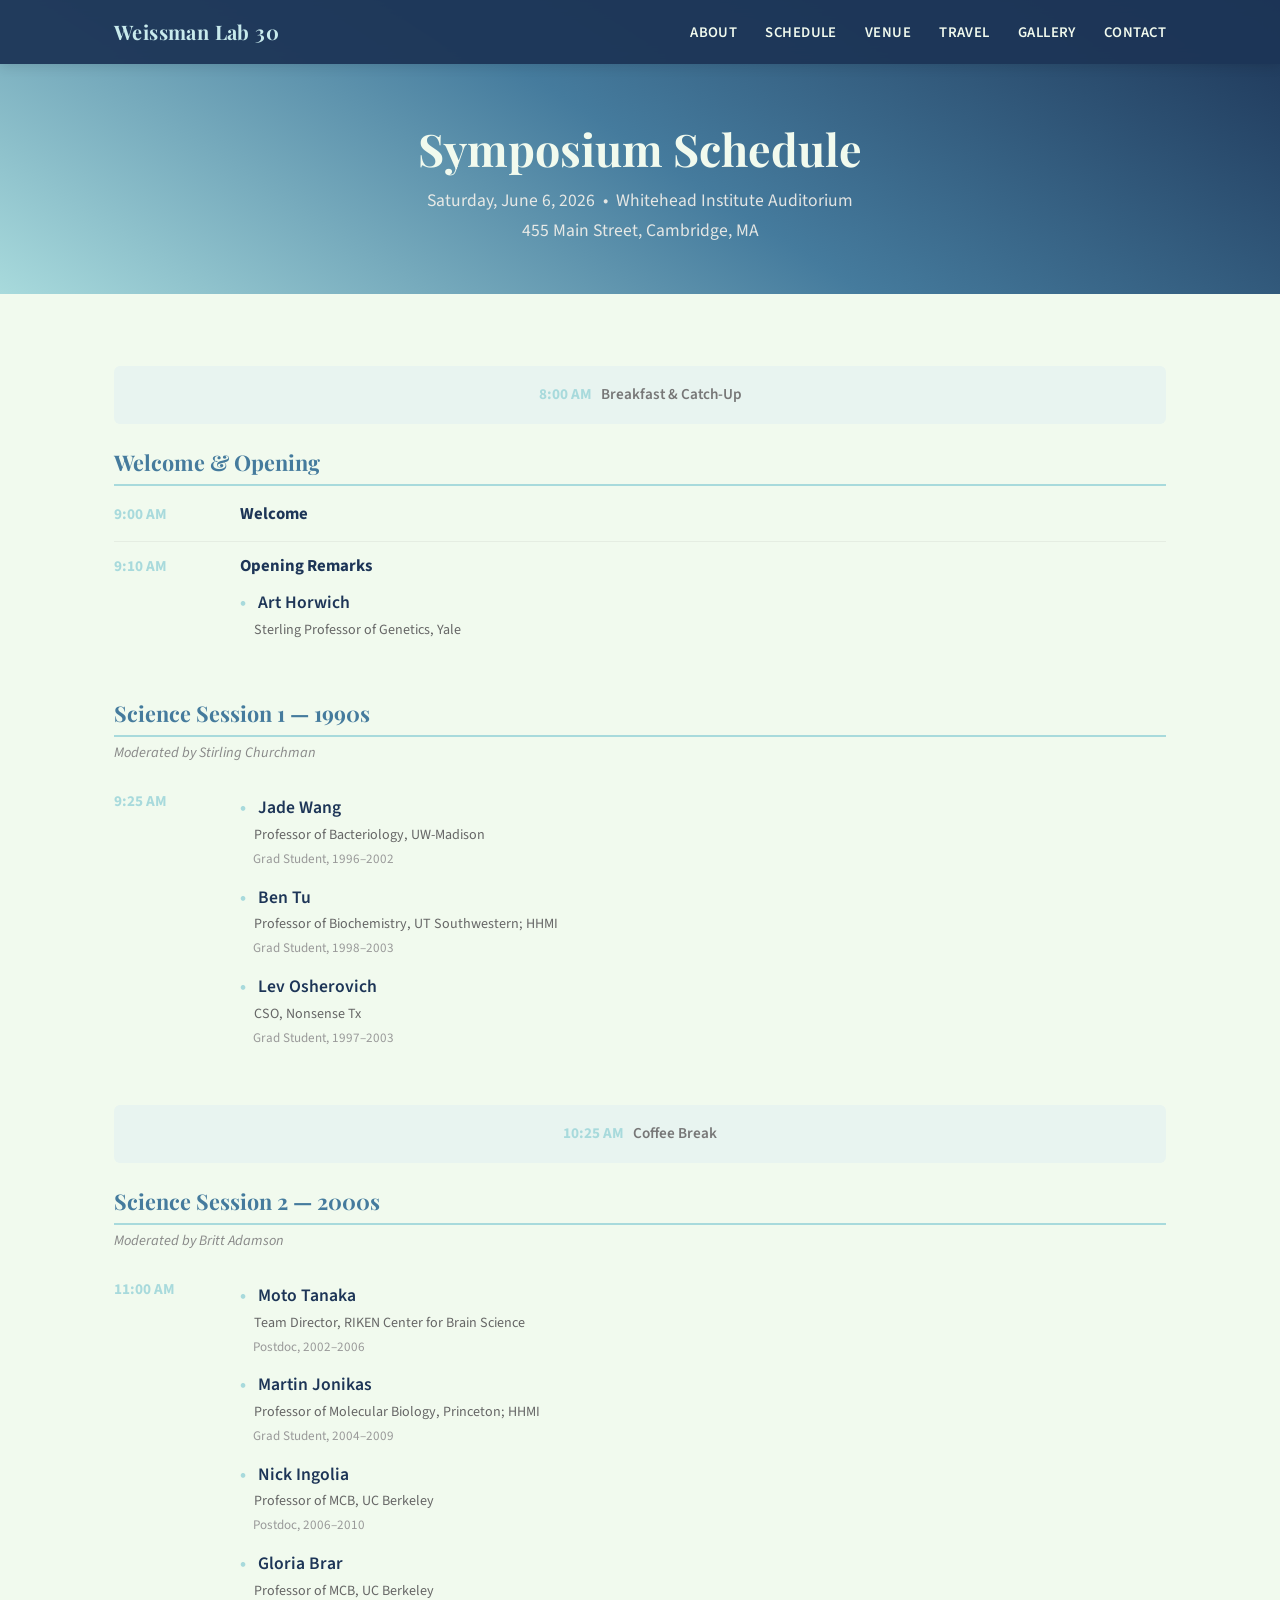
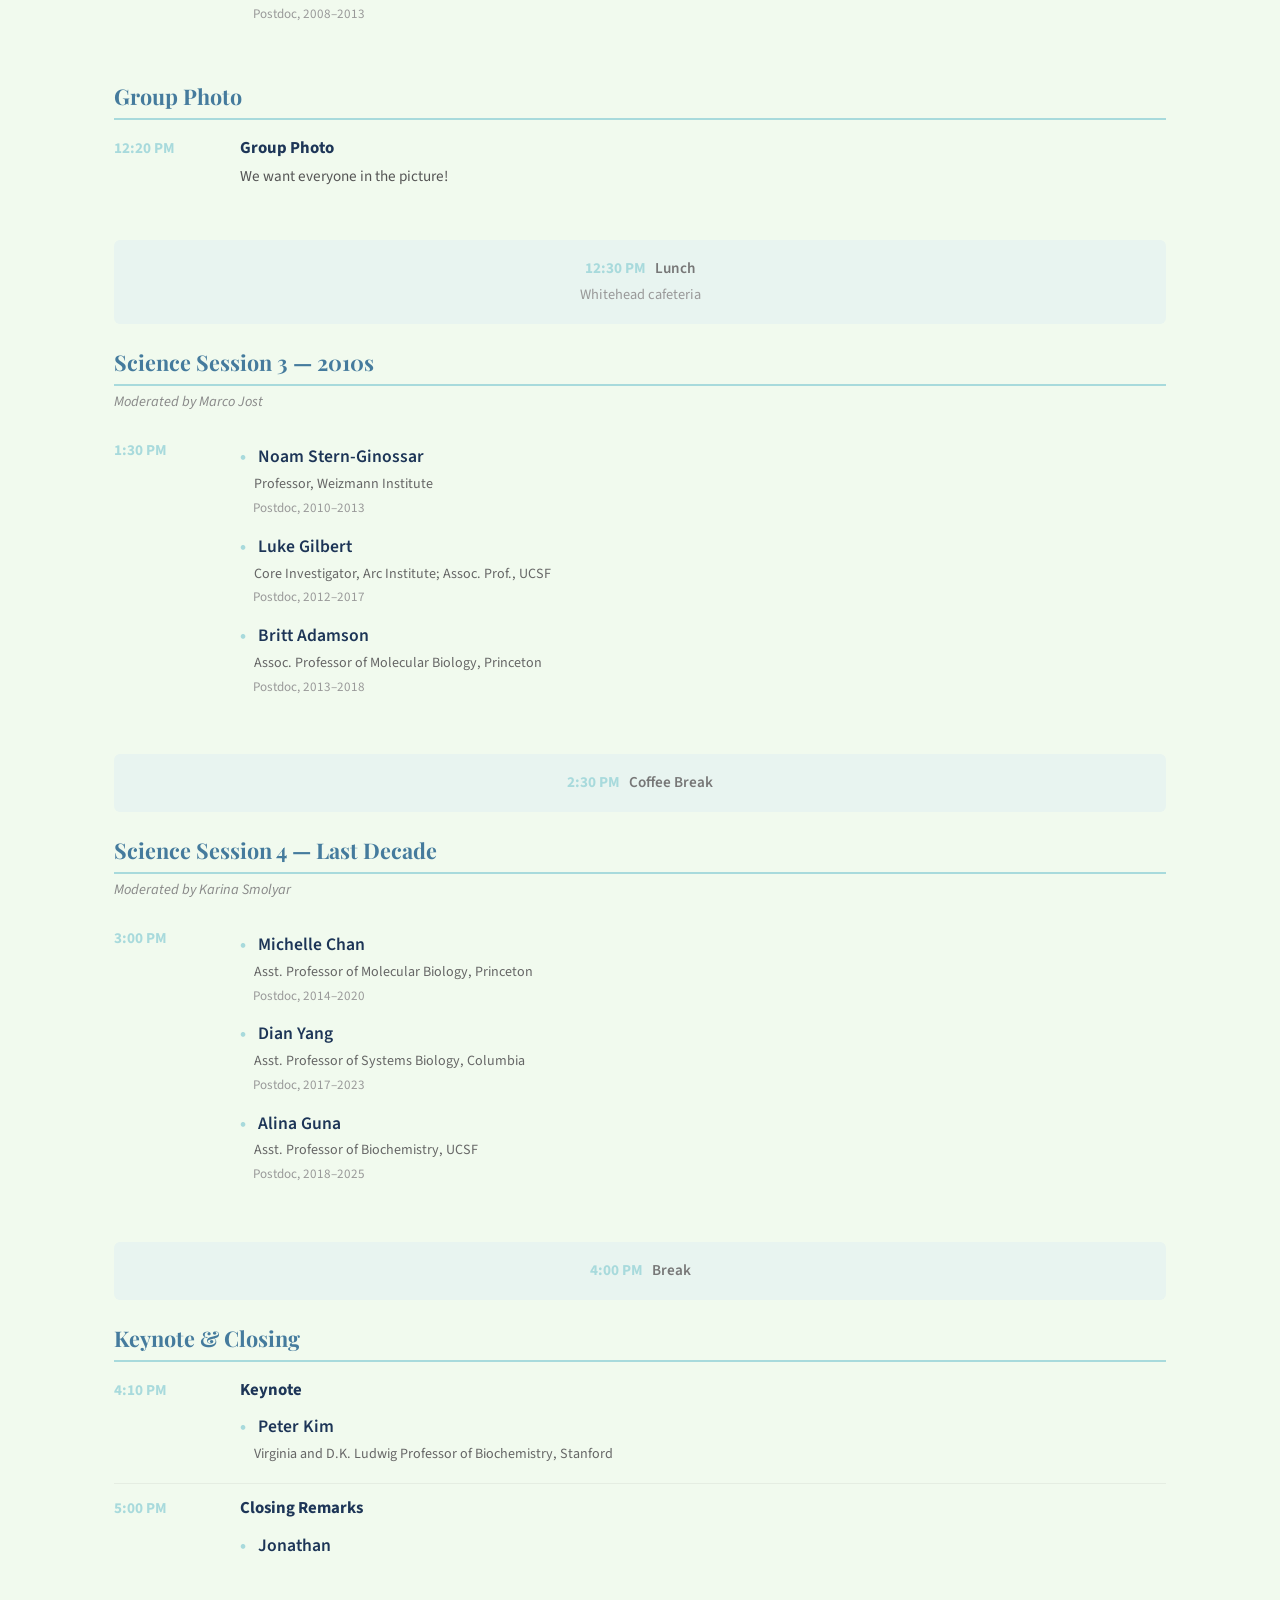
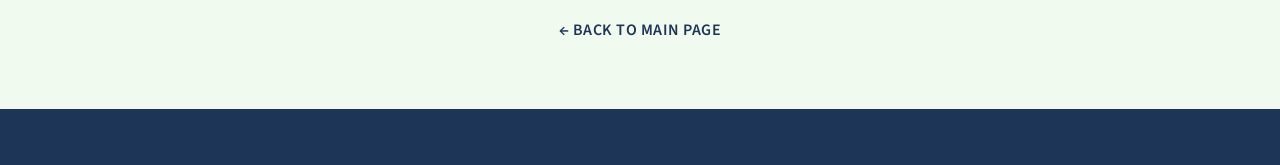
==== commit 51c33a7b: "Rename 8 AM block from Coffee to Breakfast & Catch-Up Co-Authored-By: Claude Opus 4.7 (1M context) <" ====
--- a/schedule.html
+++ b/schedule.html
@@ -212,9 +212,9 @@
   <section class="schedule-full">
     <div class="container">
 
-      <!-- Coffee -->
-      <div class="schedule-break">
-        <span class="time">8:00 AM</span> &nbsp; <span class="label">Coffee &amp; Catch-Up</span>
+      <!-- Breakfast -->
+      <div class="schedule-break">
+        <span class="time">8:00 AM</span> &nbsp; <span class="label">Breakfast &amp; Catch-Up</span>
       </div>
 
       <!-- Opening -->
@@ -274,9 +274,20 @@
         </div>
       </div>
 
-      <div class="schedule-break">
-        <span class="time">12:20 PM</span> &nbsp; <span class="label">Lunch</span>
-        <br><span class="sub">Whitehead cafeteria &nbsp;&bull;&nbsp; Group photo</span>
+      <div class="schedule-block">
+        <h3>Group Photo</h3>
+        <div class="schedule-item">
+          <span class="time">12:20 PM</span>
+          <div class="detail">
+            <strong>Group Photo</strong>
+            <p style="color: #555; font-size: 0.95rem;">We want everyone in the picture!</p>
+          </div>
+        </div>
+      </div>
+
+      <div class="schedule-break">
+        <span class="time">12:30 PM</span> &nbsp; <span class="label">Lunch</span>
+        <br><span class="sub">Whitehead cafeteria</span>
       </div>
 
       <!-- Session 3 -->
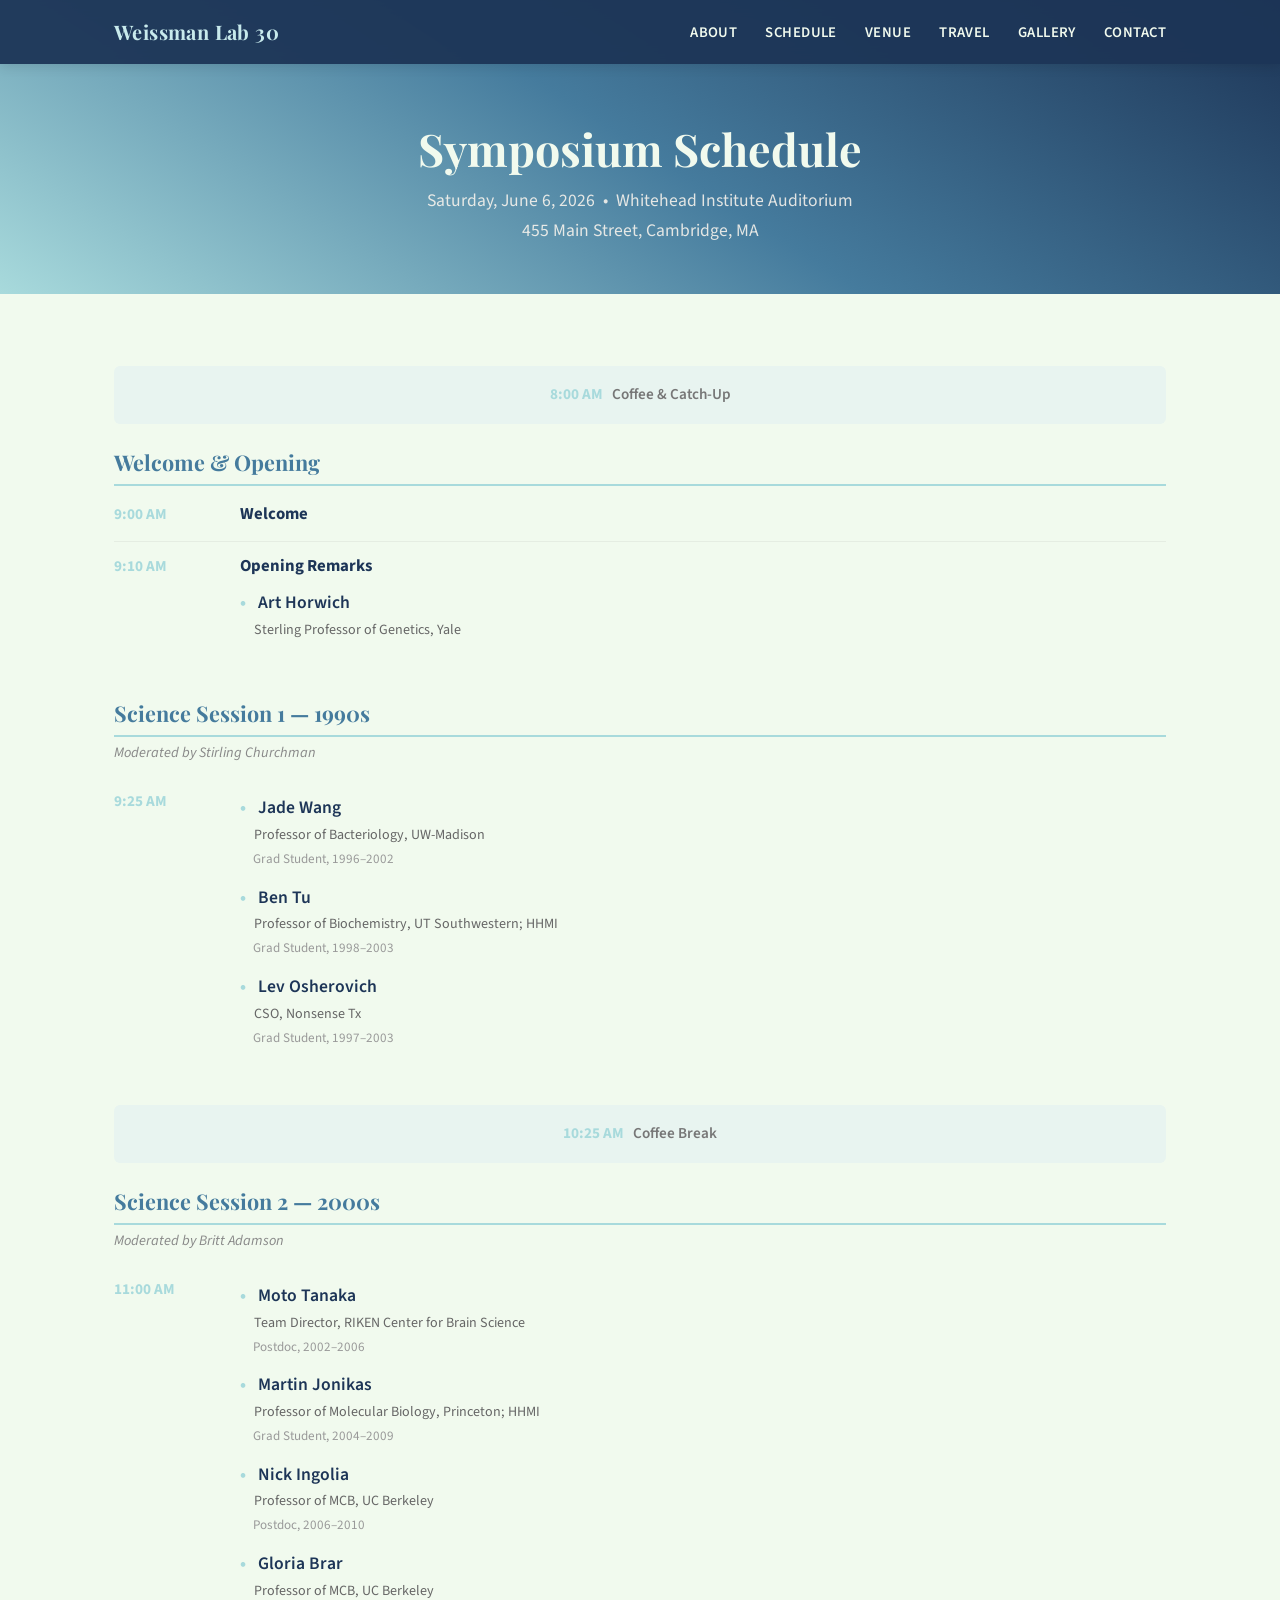
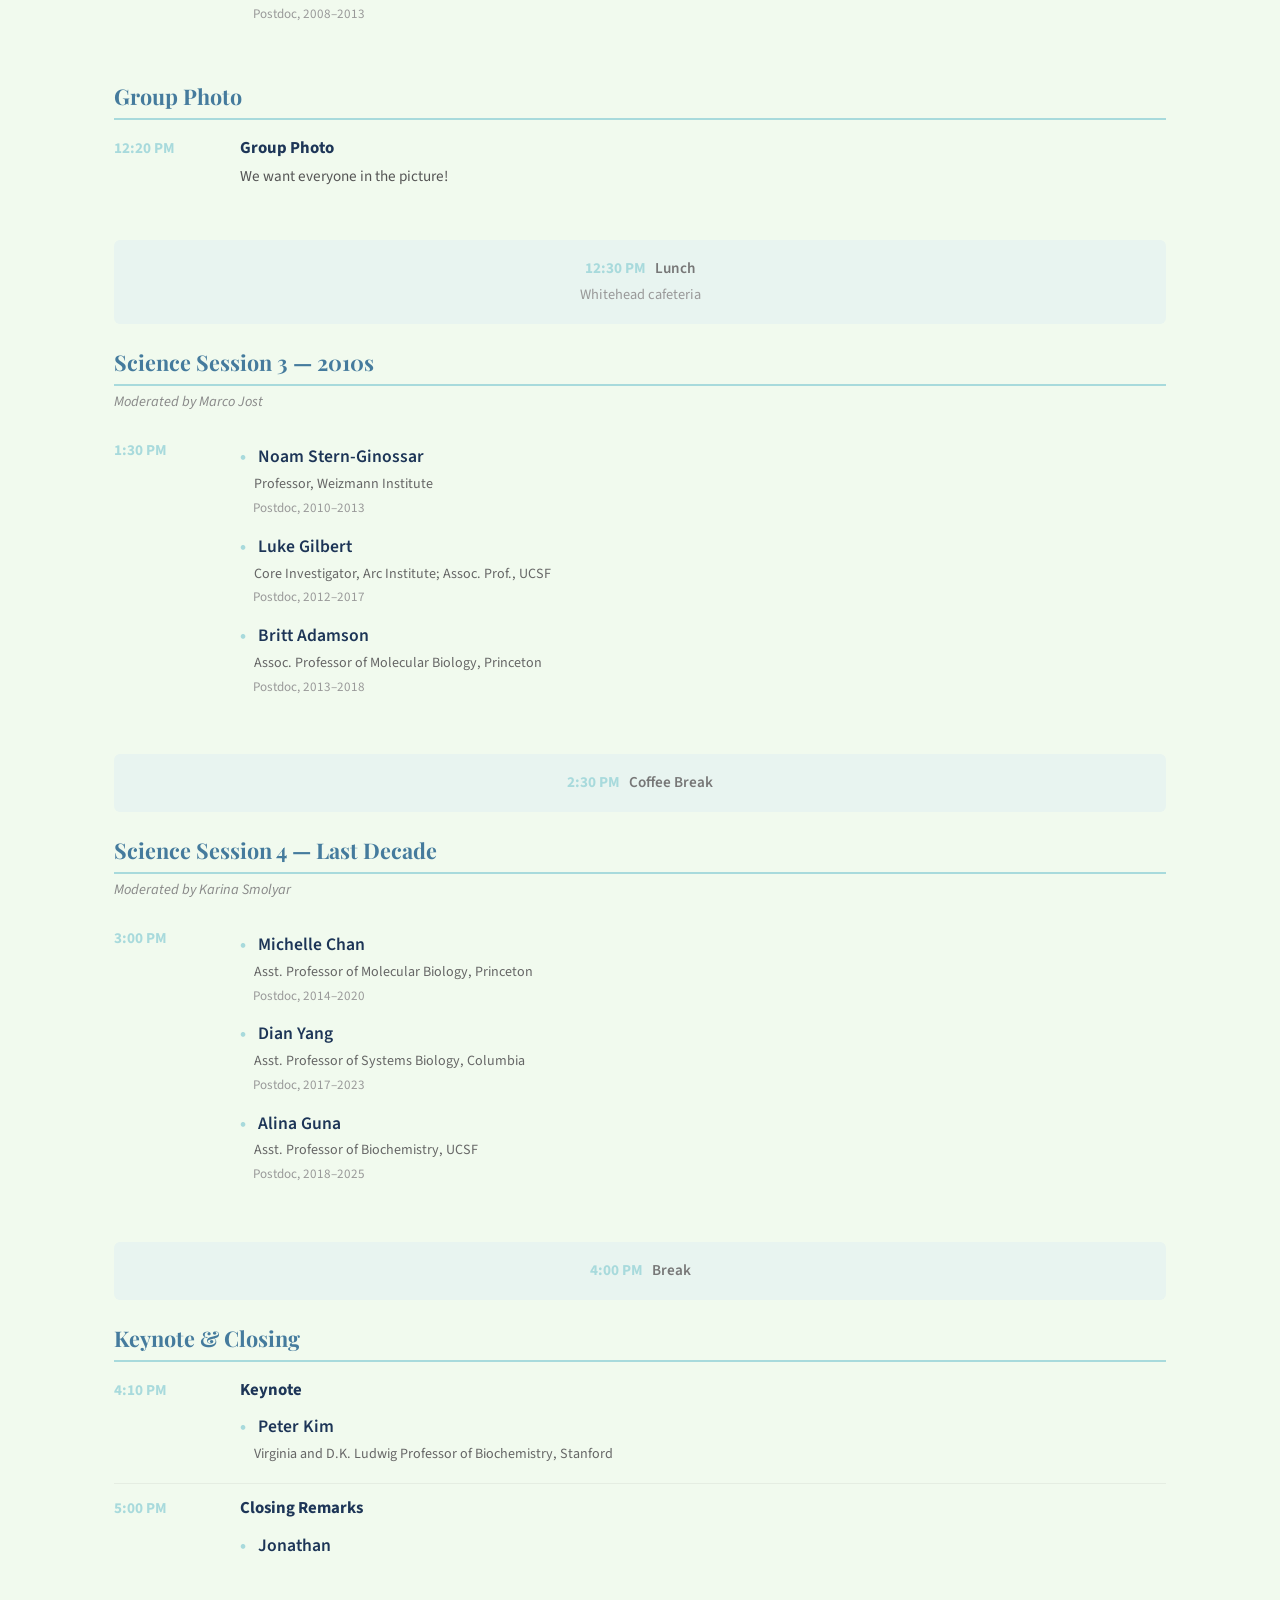
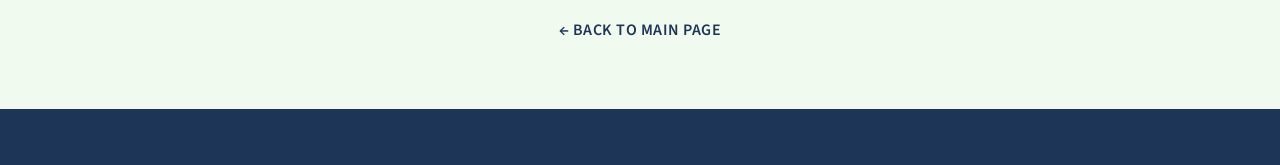
==== commit a4cf34d7: "Add group photo as its own section, move lunch to 12:30 PM Co-Authored-By: Claude Opus 4.6 (1M conte" ====
--- a/schedule.html
+++ b/schedule.html
@@ -212,9 +212,9 @@
   <section class="schedule-full">
     <div class="container">
 
-      <!-- Breakfast -->
-      <div class="schedule-break">
-        <span class="time">8:00 AM</span> &nbsp; <span class="label">Breakfast &amp; Catch-Up</span>
+      <!-- Coffee -->
+      <div class="schedule-break">
+        <span class="time">8:00 AM</span> &nbsp; <span class="label">Coffee &amp; Catch-Up</span>
       </div>
 
       <!-- Opening -->
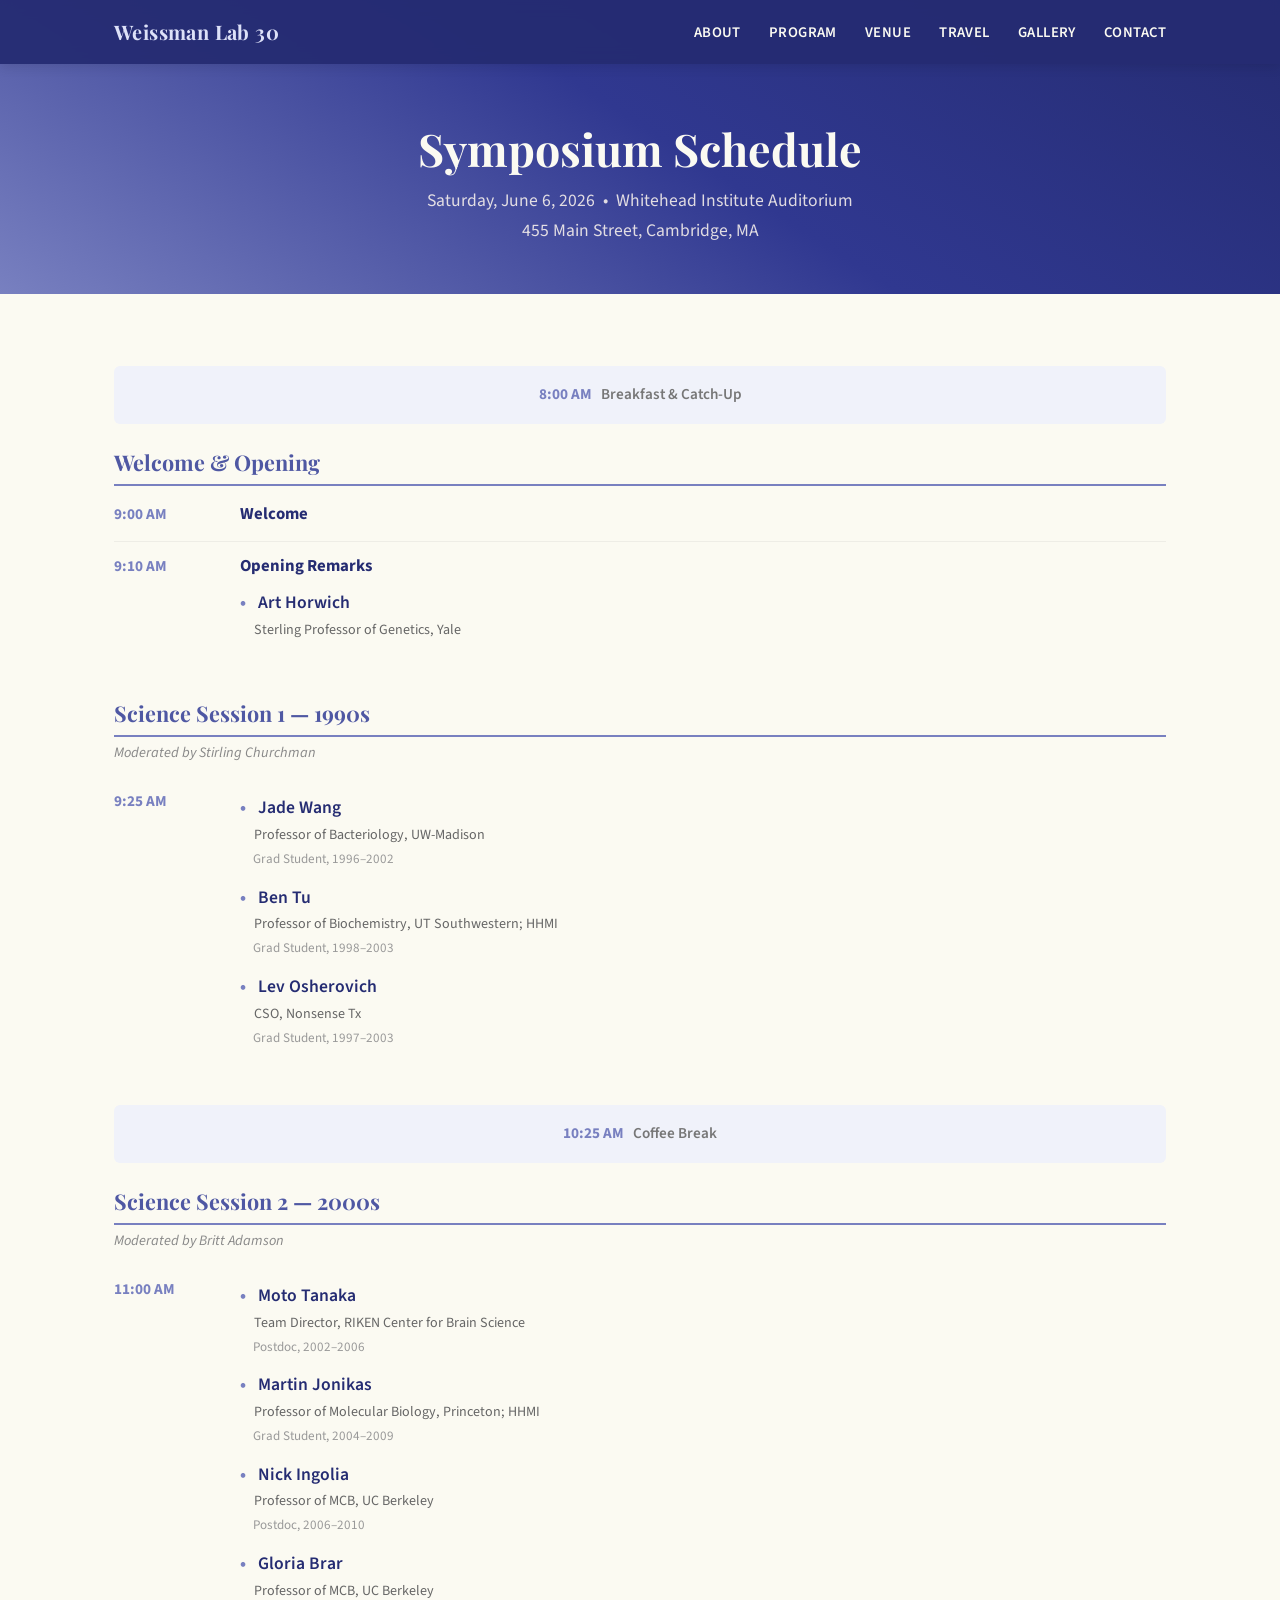
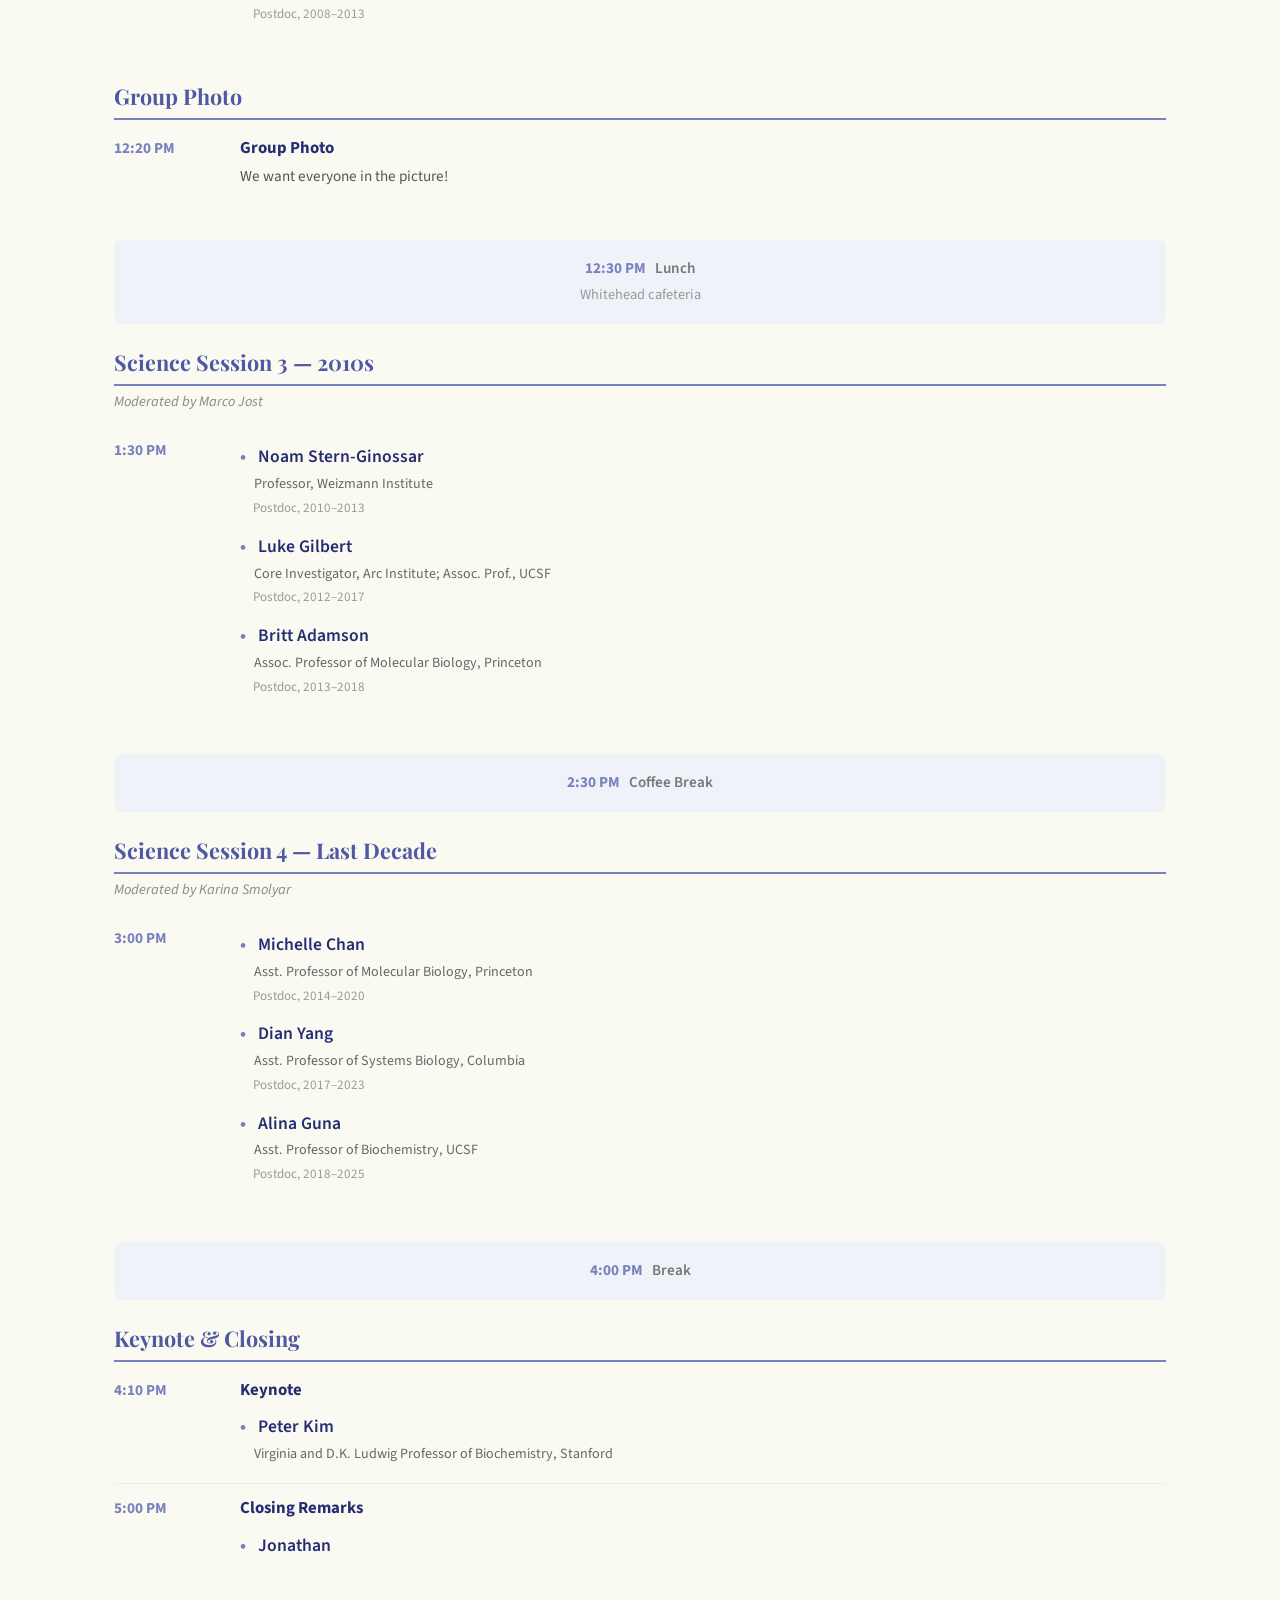
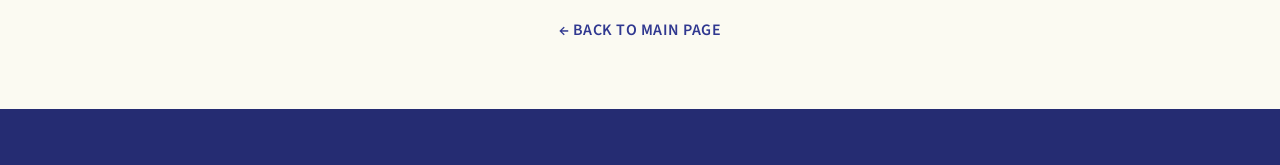
==== commit 1567e984: "Update reunion site branding and program links" ====
--- a/schedule.html
+++ b/schedule.html
@@ -15,7 +15,7 @@
   <style>
     /* Schedule page specific styles */
     .schedule-page-header {
-      background: linear-gradient(213deg, #1D3557 0%, #457B9D 50%, #A8DADC 100%);
+      background: linear-gradient(213deg, #252C72 0%, #303890 48%, #7880C0 100%);
       padding: 120px 24px 48px;
       text-align: center;
     }
@@ -192,7 +192,7 @@
       </button>
       <ul class="nav-links">
         <li><a href="index.html#about">About</a></li>
-        <li><a href="index.html#schedule">Schedule</a></li>
+        <li><a href="index.html#program">Program</a></li>
         <li><a href="index.html#venue">Venue</a></li>
         <li><a href="index.html#travel">Travel</a></li>
         <li><a href="index.html#gallery">Gallery</a></li>
@@ -212,9 +212,9 @@
   <section class="schedule-full">
     <div class="container">
 
-      <!-- Coffee -->
-      <div class="schedule-break">
-        <span class="time">8:00 AM</span> &nbsp; <span class="label">Coffee &amp; Catch-Up</span>
+      <!-- Breakfast -->
+      <div class="schedule-break">
+        <span class="time">8:00 AM</span> &nbsp; <span class="label">Breakfast &amp; Catch-Up</span>
       </div>
 
       <!-- Opening -->
@@ -354,7 +354,7 @@
       </div>
 
       <div class="back-link">
-        <a href="index.html#schedule">&larr; Back to main page</a>
+        <a href="index.html#program">&larr; Back to main page</a>
       </div>
 
     </div>
--- a/css/style.css
+++ b/css/style.css
@@ -3,16 +3,16 @@
    =========================== */
 
 :root {
-  --gold: #A8DADC;
-  --burgundy: #457B9D;
-  --cream: #F1FAEE;
-  --charcoal: #1D3557;
-  --gold-light: #c8eaec;
-  --burgundy-dark: #345d77;
-  --gray-light: #E8F4F0;
-  --teal: #1D3557;
-  --coral: #457B9D;
-  --sunset: #A8DADC;
+  --gold: #7880C0;
+  --burgundy: #4F58A3;
+  --cream: #FBFAF2;
+  --charcoal: #252C72;
+  --gold-light: #DDE1F8;
+  --burgundy-dark: #303890;
+  --gray-light: #F0F2FA;
+  --teal: #303890;
+  --coral: #4F58A3;
+  --sunset: #B9BFE8;
 }
 
 /* Reset */
@@ -101,7 +101,7 @@
   left: 0;
   right: 0;
   z-index: 1000;
-  background: rgba(29, 53, 87, 0.95);
+  background: rgba(37, 44, 114, 0.95);
   backdrop-filter: blur(8px);
   box-shadow: 0 2px 12px rgba(0,0,0,0.12);
 }
@@ -110,6 +110,7 @@
   max-width: 1100px;
   margin: 0 auto;
   padding: 0 24px;
+  position: relative;
   display: flex;
   align-items: center;
   justify-content: space-between;
@@ -122,12 +123,15 @@
   color: var(--gold-light) !important;
   font-weight: 700;
   letter-spacing: 0.02em;
+  flex: 0 0 auto;
+  white-space: nowrap;
 }
 
 .nav-links {
   list-style: none;
   display: flex;
-  gap: 28px;
+  gap: clamp(18px, 2.2vw, 28px);
+  align-items: center;
 }
 
 .nav-links a {
@@ -183,13 +187,13 @@
 
 #hero {
   position: relative;
-  min-height: 60vh;
+  min-height: 52vh;
   display: flex;
   align-items: center;
   justify-content: center;
   text-align: center;
-  background: linear-gradient(213deg, #1D3557 0%, #457B9D 35%, #A8DADC 70%, #06D6A0 100%);
-  padding: 120px 24px 80px;
+  background: linear-gradient(213deg, #252C72 0%, #303890 38%, #7880C0 72%, #DDE1F8 100%);
+  padding: 112px 24px 64px;
   overflow: hidden;
 }
 
@@ -197,8 +201,8 @@
   position: absolute;
   inset: 0;
   background:
-    radial-gradient(ellipse at 20% 50%, rgba(247, 201, 72, 0.2) 0%, transparent 60%),
-    radial-gradient(ellipse at 80% 80%, rgba(42, 157, 143, 0.15) 0%, transparent 50%);
+    radial-gradient(ellipse at 20% 50%, rgba(251, 250, 242, 0.22) 0%, transparent 60%),
+    radial-gradient(ellipse at 80% 80%, rgba(120, 128, 192, 0.24) 0%, transparent 50%);
   pointer-events: none;
 }
 
@@ -207,16 +211,36 @@
   z-index: 1;
 }
 
+.hero-logo-badge {
+  width: clamp(136px, 15vw, 184px);
+  aspect-ratio: 1;
+  margin: 0 auto 18px;
+  padding: clamp(24px, 2.4vw, 32px);
+  display: flex;
+  align-items: center;
+  justify-content: center;
+  background: var(--cream);
+  border-radius: 50%;
+  box-shadow: 0 5px 18px rgba(0, 0, 0, 0.18);
+}
+
+.hero-logo {
+  display: block;
+  width: 100%;
+  max-height: 100%;
+  object-fit: contain;
+}
+
 #hero h1 {
-  font-size: 4.7rem;
+  font-size: clamp(3rem, 6vw, 4.35rem);
   color: var(--cream);
-  margin-bottom: 16px;
+  margin-bottom: 12px;
   letter-spacing: 0.02em;
 }
 
 .hero-subtitle {
   font-size: 1.5rem;
-  color: #FFFDE7;
+  color: var(--cream);
   font-weight: 300;
   margin-bottom: 8px;
 }
@@ -446,6 +470,20 @@
   margin-bottom: 10px;
 }
 
+.venue-note {
+  font-size: 0.92rem;
+  color: #5a6776;
+  margin-top: 6px;
+  padding-left: 12px;
+  border-left: 2px solid var(--gold);
+}
+
+.venue-note span {
+  font-weight: 600;
+  color: var(--teal);
+  margin-right: 4px;
+}
+
 .hotel-list {
   list-style: none;
   padding: 0;
@@ -661,23 +699,7 @@
   }
 }
 
-@media (max-width: 650px) {
-  #hero h1 {
-    font-size: 2.4rem;
-  }
-
-  .hero-subtitle {
-    font-size: 1.15rem;
-  }
-
-  h2 {
-    font-size: 1.8rem;
-  }
-
-  section {
-    padding: 56px 0;
-  }
-
+@media (max-width: 820px) {
   .nav-toggle {
     display: flex;
   }
@@ -688,7 +710,7 @@
     top: 64px;
     left: 0;
     right: 0;
-    background: rgba(29, 53, 87, 0.98);
+    background: rgba(37, 44, 114, 0.98);
     flex-direction: column;
     gap: 0;
     padding: 8px 0;
@@ -703,6 +725,30 @@
     padding: 14px 24px;
     border-bottom: none;
   }
+}
+
+@media (max-width: 650px) {
+  #hero h1 {
+    font-size: 2.4rem;
+  }
+
+  .hero-logo-badge {
+    width: 128px;
+    margin-bottom: 16px;
+    padding: 22px;
+  }
+
+  .hero-subtitle {
+    font-size: 1.15rem;
+  }
+
+  h2 {
+    font-size: 1.8rem;
+  }
+
+  section {
+    padding: 56px 0;
+  }
 
   .speakers-grid {
     grid-template-columns: 1fr;
